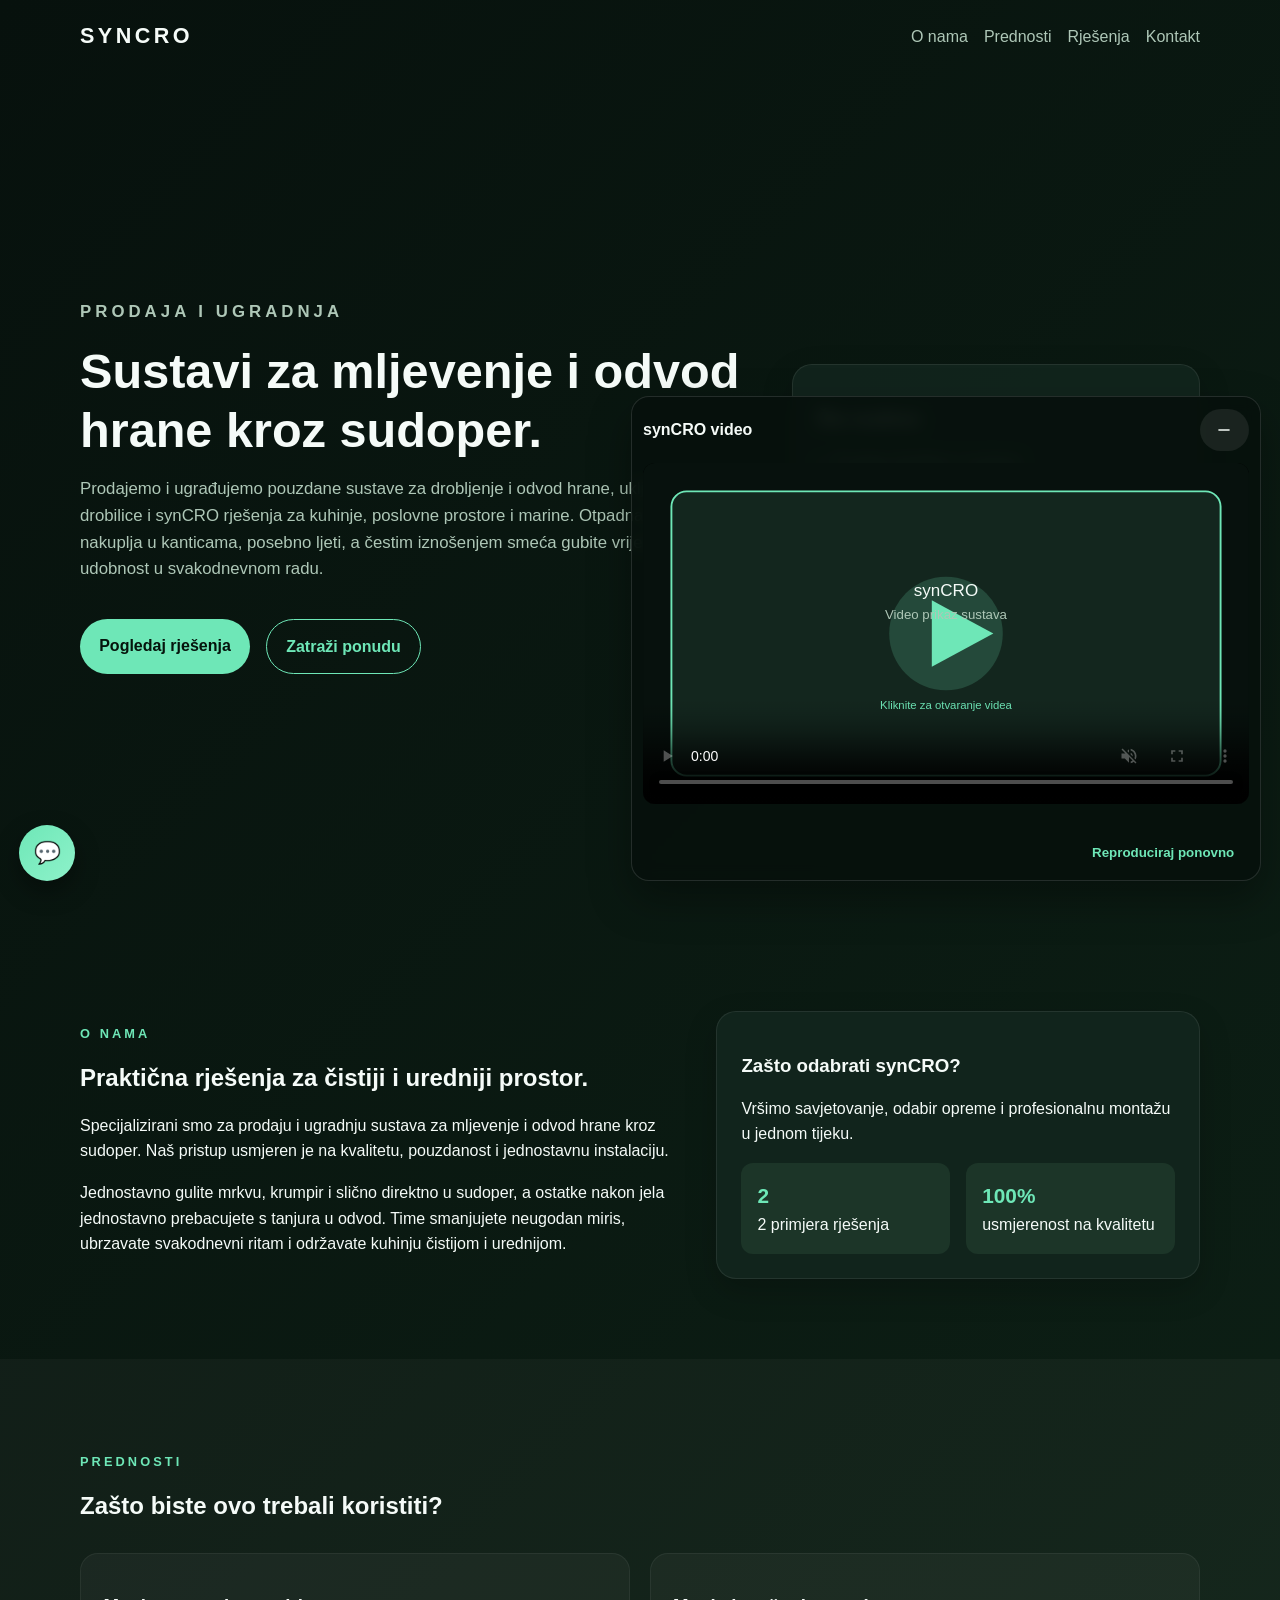
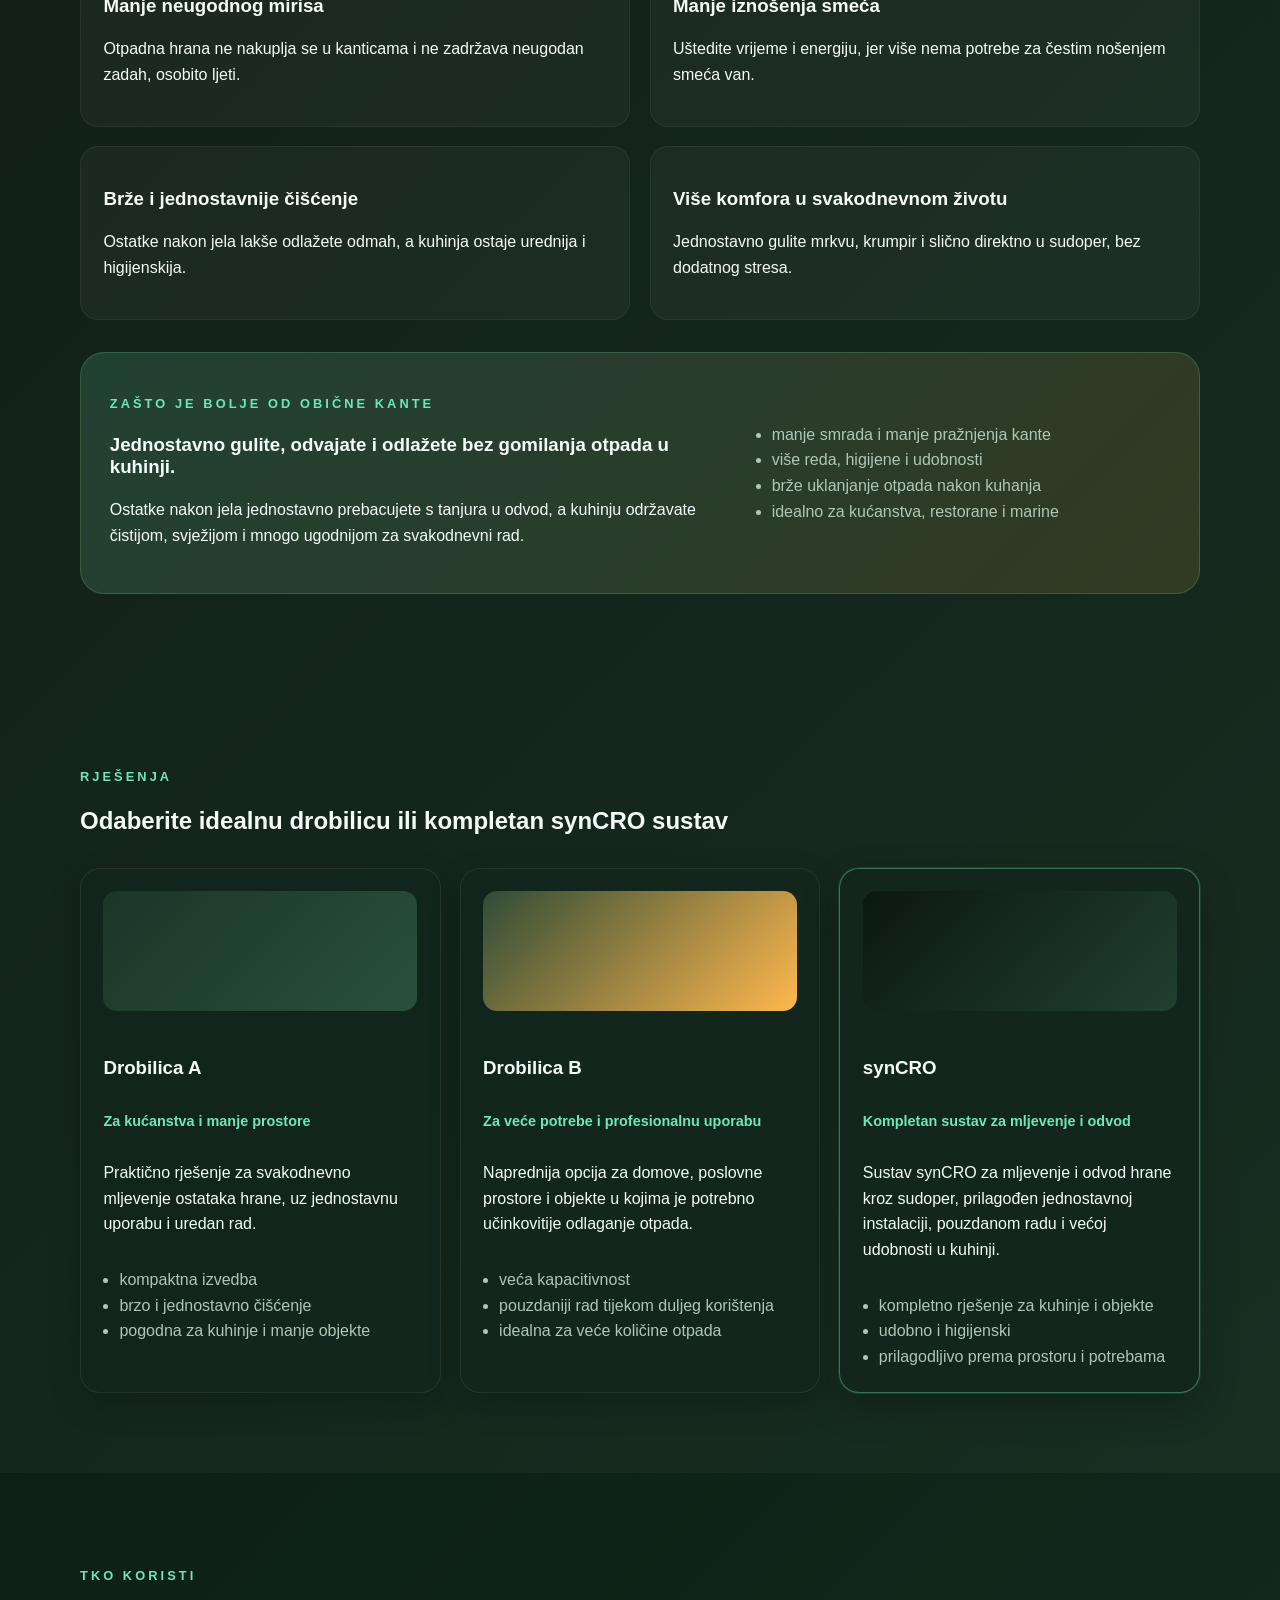
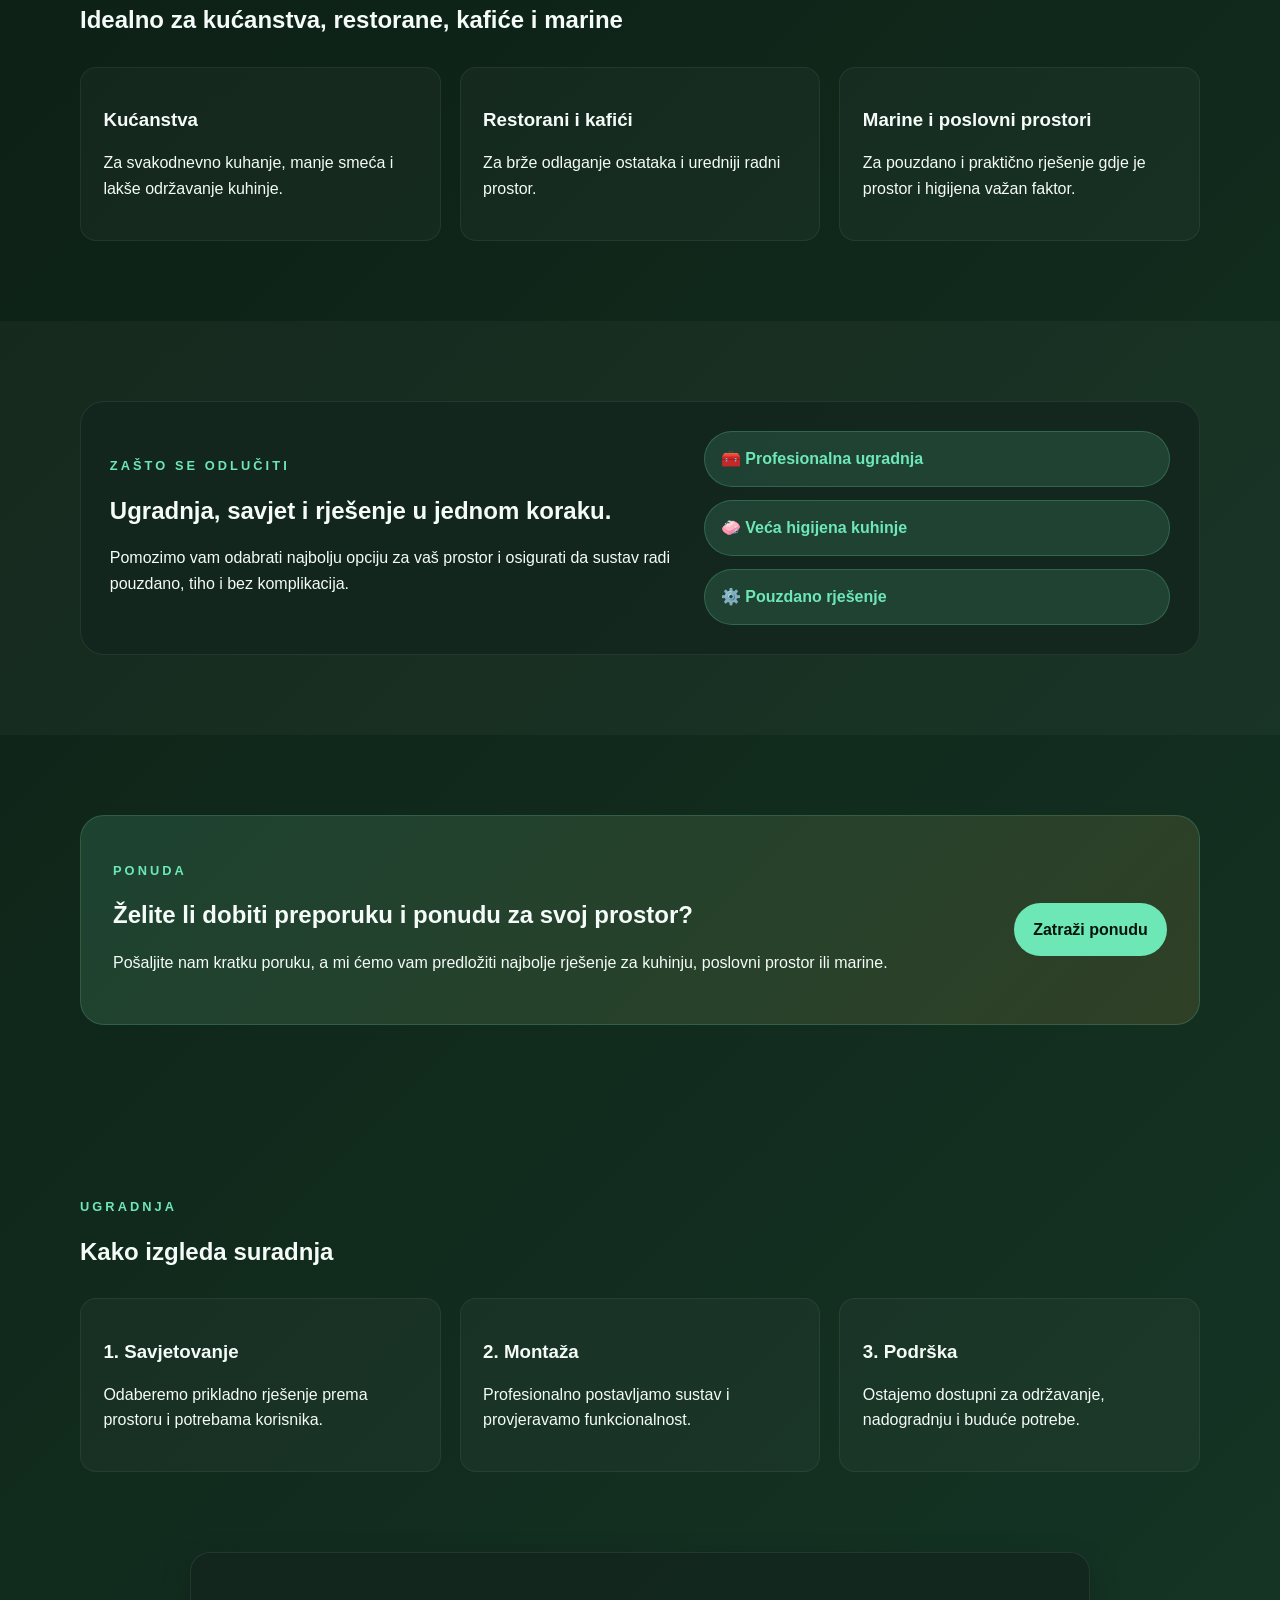
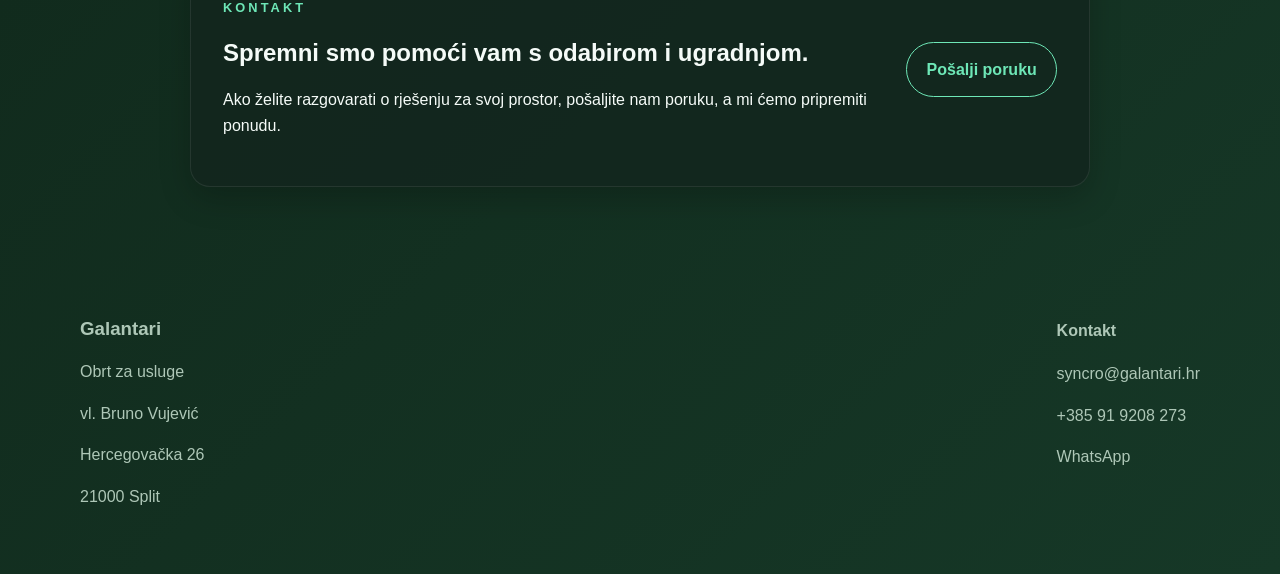
==== syncro/index.html @ 3fbb3238 "Redesign floating chat widget as expandable support panel and sync video widget" ====
<!DOCTYPE html>
<html lang="hr">
  <head>
    <meta charset="UTF-8" />
    <meta name="viewport" content="width=device-width, initial-scale=1.0" />
    <meta
      name="description"
      content="synCRO — prodaja i ugradnja sistema za mljevenje i odvod hrane kroz sudoper."
    />
    <meta http-equiv="Cache-Control" content="no-cache, no-store, must-revalidate" />
    <meta http-equiv="Pragma" content="no-cache" />
    <meta http-equiv="Expires" content="0" />
    <title>synCRO | Sistemi za mljevenje i odvod hrane</title>
    <link rel="icon" type="image/svg+xml" href="../favicon.svg" />
    <link rel="stylesheet" href="../styles.css?v=20260803" />
    <script src="../script.js?v=20260803" defer></script>
  </head>
  <body>
    <header class="hero">
      <nav class="nav container">
        <a href="#top" class="brand">synCRO</a>
        <div class="nav-links">
          <a href="#o-nama">O nama</a>
          <a href="#prednosti">Prednosti</a>
          <a href="#rjesenja">Rješenja</a>
          <a href="#kontakt">Kontakt</a>
        </div>
      </nav>

      <div class="container hero-content" id="top">
        <div class="hero-copy">
          <p class="eyebrow">Prodaja i ugradnja</p>
          <h1>Sustavi za mljevenje i odvod hrane kroz sudoper.</h1>
          <p>
            Prodajemo i ugrađujemo pouzdane sustave za drobljenje i odvod hrane,
            uključujući drobilice i synCRO rješenja za kuhinje, poslovne prostore i marine.
            Otpadna hrana brzo se nakuplja u kanticama, posebno ljeti, a čestim iznošenjem smeća
            gubite vrijeme, red i udobnost u svakodnevnom radu.
          </p>
          <div class="hero-actions">
            <a href="#rjesenja" class="btn btn-primary">Pogledaj rješenja</a>
            <a href="#kontakt" class="btn btn-secondary">Zatraži ponudu</a>
          </div>
        </div>

        <div class="hero-card">
          <h3>Što nudimo</h3>
          <ul>
            <li>Prodaja drobilica i sustava</li>
            <li>Profesionalna ugradnja</li>
            <li>Prilagođena rješenja za sudoper</li>
            <li>Podrška i održavanje</li>
          </ul>
        </div>
      </div>
    </header>

    <main>
      <div class="floating-video-card" aria-label="Video prikaz synCRO sustava">
        <div class="floating-video-header">
          <span>synCRO video</span>
          <button class="video-toggle-btn" type="button" aria-label="Minimiziraj video">
            <svg viewBox="0 0 24 24" width="20" height="20" aria-hidden="true">
              <path d="M6 12h12" stroke="currentColor" stroke-width="2" stroke-linecap="round"/>
            </svg>
          </button>
        </div>
        <div class="floating-video-body">
          <video controls playsinline preload="auto" autoplay muted poster="../media/syncro-poster.svg">
            <source src="../media/syncro.mp4" type="video/mp4" />
            Vaš preglednik ne podržava prikaz videa.
          </video>
          <div class="video-actions">
            <button class="video-replay-btn btn btn-secondary" type="button">Reproduciraj ponovno</button>
          </div>
        </div>
      </div>

      <section class="section" id="o-nama">
        <div class="container section-grid">
          <div>
            <p class="eyebrow">O nama</p>
            <h2>Praktična rješenja za čistiji i uredniji prostor.</h2>
            <p>
              Specijalizirani smo za prodaju i ugradnju sustava za mljevenje i odvod hrane kroz sudoper.
              Naš pristup usmjeren je na kvalitetu, pouzdanost i jednostavnu instalaciju.
            </p>
            <p>
              Jednostavno gulite mrkvu, krumpir i slično direktno u sudoper, a ostatke nakon jela jednostavno prebacujete s tanjura u odvod.
              Time smanjujete neugodan miris, ubrzavate svakodnevni ritam i održavate kuhinju čistijom i urednijom.
            </p>
          </div>

          <div class="info-box">
            <h3>Zašto odabrati synCRO?</h3>
            <p>Vršimo savjetovanje, odabir opreme i profesionalnu montažu u jednom tijeku.</p>
            <div class="stats">
              <div>
                <strong>2</strong>
                <span>2 primjera rješenja</span>
              </div>
              <div>
                <strong>100%</strong>
                <span>usmjerenost na kvalitetu</span>
              </div>
            </div>
          </div>
        </div>
      </section>

      <section class="section alt" id="prednosti">
        <div class="container">
          <p class="eyebrow">Prednosti</p>
          <h2>Zašto biste ovo trebali koristiti?</h2>
          <div class="benefit-grid">
            <article class="benefit-card">
              <h3>Manje neugodnog mirisa</h3>
              <p>Otpadna hrana ne nakuplja se u kanticama i ne zadržava neugodan zadah, osobito ljeti.</p>
            </article>
            <article class="benefit-card">
              <h3>Manje iznošenja smeća</h3>
              <p>Uštedite vrijeme i energiju, jer više nema potrebe za čestim nošenjem smeća van.</p>
            </article>
            <article class="benefit-card">
              <h3>Brže i jednostavnije čišćenje</h3>
              <p>Ostatke nakon jela lakše odlažete odmah, a kuhinja ostaje urednija i higijenskija.</p>
            </article>
            <article class="benefit-card">
              <h3>Više komfora u svakodnevnom životu</h3>
              <p>Jednostavno gulite mrkvu, krumpir i slično direktno u sudoper, bez dodatnog stresa.</p>
            </article>
          </div>

          <div class="highlight-box">
            <div>
              <p class="eyebrow">Zašto je bolje od obične kante</p>
              <h3>Jednostavno gulite, odvajate i odlažete bez gomilanja otpada u kuhinji.</h3>
              <p>Ostatke nakon jela jednostavno prebacujete s tanjura u odvod, a kuhinju održavate čistijom, svježijom i mnogo ugodnijom za svakodnevni rad.</p>
            </div>
            <ul>
              <li>manje smrada i manje pražnjenja kante</li>
              <li>više reda, higijene i udobnosti</li>
              <li>brže uklanjanje otpada nakon kuhanja</li>
              <li>idealno za kućanstva, restorane i marine</li>
            </ul>
          </div>
        </div>
      </section>

      <section class="section alt" id="rjesenja">
        <div class="container">
          <p class="eyebrow">Rješenja</p>
          <h2>Odaberite idealnu drobilicu ili kompletan synCRO sustav</h2>
          <div class="cards">
            <article class="card product-card">
              <div class="card-visual"></div>
              <h3>Drobilica A</h3>
              <p class="product-tag">Za kućanstva i manje prostore</p>
              <p>Praktično rješenje za svakodnevno mljevenje ostataka hrane, uz jednostavnu uporabu i uredan rad.</p>
              <ul>
                <li>kompaktna izvedba</li>
                <li>brzo i jednostavno čišćenje</li>
                <li>pogodna za kuhinje i manje objekte</li>
              </ul>
            </article>

            <article class="card product-card">
              <div class="card-visual accent"></div>
              <h3>Drobilica B</h3>
              <p class="product-tag">Za veće potrebe i profesionalnu uporabu</p>
              <p>Naprednija opcija za domove, poslovne prostore i objekte u kojima je potrebno učinkovitije odlaganje otpada.</p>
              <ul>
                <li>veća kapacitivnost</li>
                <li>pouzdaniji rad tijekom duljeg korištenja</li>
                <li>idealna za veće količine otpada</li>
              </ul>
            </article>

            <article class="card product-card featured">
              <div class="card-visual dark"></div>
              <h3>synCRO</h3>
              <p class="product-tag">Kompletan sustav za mljevenje i odvod</p>
              <p>Sustav synCRO za mljevenje i odvod hrane kroz sudoper, prilagođen jednostavnoj instalaciji, pouzdanom radu i većoj udobnosti u kuhinji.</p>
              <ul>
                <li>kompletno rješenje za kuhinje i objekte</li>
                <li>udobno i higijenski</li>
                <li>prilagodljivo prema prostoru i potrebama</li>
              </ul>
            </article>
          </div>
        </div>
      </section>

      <section class="section">
        <div class="container">
          <p class="eyebrow">Tko koristi</p>
          <h2>Idealno za kućanstva, restorane, kafiće i marine</h2>
          <div class="steps">
            <div class="step">
              <h3>Kućanstva</h3>
              <p>Za svakodnevno kuhanje, manje smeća i lakše održavanje kuhinje.</p>
            </div>
            <div class="step">
              <h3>Restorani i kafići</h3>
              <p>Za brže odlaganje ostataka i uredniji radni prostor.</p>
            </div>
            <div class="step">
              <h3>Marine i poslovni prostori</h3>
              <p>Za pouzdano i praktično rješenje gdje je prostor i higijena važan faktor.</p>
            </div>
          </div>
        </div>
      </section>

      <section class="section alt">
        <div class="container quote-strip">
          <div class="quote-copy">
            <p class="eyebrow">Zašto se odlučiti</p>
            <h2>Ugradnja, savjet i rješenje u jednom koraku.</h2>
            <p>Pomozimo vam odabrati najbolju opciju za vaš prostor i osigurati da sustav radi pouzdano, tiho i bez komplikacija.</p>
          </div>
          <div class="quote-badges">
            <div class="badge">🧰 Profesionalna ugradnja</div>
            <div class="badge">🧼 Veća higijena kuhinje</div>
            <div class="badge">⚙️ Pouzdano rješenje</div>
          </div>
        </div>
      </section>

      <section class="section">
        <div class="container offer-box">
          <div>
            <p class="eyebrow">Ponuda</p>
            <h2>Želite li dobiti preporuku i ponudu za svoj prostor?</h2>
            <p>Pošaljite nam kratku poruku, a mi ćemo vam predložiti najbolje rješenje za kuhinju, poslovni prostor ili marine.</p>
          </div>
          <a href="mailto:kontakt@syncro.hr" class="btn btn-primary">Zatraži ponudu</a>
        </div>
      </section>

      <section class="section">
        <div class="container">
          <p class="eyebrow">Ugradnja</p>
          <h2>Kako izgleda suradnja</h2>
          <div class="steps">
            <div class="step">
              <h3>1. Savjetovanje</h3>
              <p>Odaberemo prikladno rješenje prema prostoru i potrebama korisnika.</p>
            </div>
            <div class="step">
              <h3>2. Montaža</h3>
              <p>Profesionalno postavljamo sustav i provjeravamo funkcionalnost.</p>
            </div>
            <div class="step">
              <h3>3. Podrška</h3>
              <p>Ostajemo dostupni za održavanje, nadogradnju i buduće potrebe.</p>
            </div>
          </div>
        </div>
      </section>

      <section class="section cta-section">
        <div class="container cta-box">
          <div>
            <p class="eyebrow">Kontakt</p>
            <h2>Spremni smo pomoći vam s odabirom i ugradnjom.</h2>
            <p>
              Ako želite razgovarati o rješenju za svoj prostor, pošaljite nam poruku, a mi ćemo pripremiti ponudu.
            </p>
          </div>
          <a href="mailto:kontakt@syncro.hr" class="btn btn-secondary">Pošalji poruku</a>
        </div>
      </section>
    </main>

    <footer class="footer" id="kontakt">
      <div class="container footer-content">
        <div>
          <h3>Galantari</h3>
          <p>Obrt za usluge</p>
          <p>vl. Bruno Vujević</p>
          <p>Hercegovačka 26</p>
          <p>21000 Split</p>
        </div>
        <div>
          <h4>Kontakt</h4>
          <p><a href="mailto:syncro@galantari.hr">syncro@galantari.hr</a></p>
          <p><a href="tel:+385919208273">+385 91 9208 273</a></p>
          <p><a href="https://wa.me/385919208273" target="_blank" rel="noopener">WhatsApp</a></p>
        </div>
      </div>
    </footer>
<!-- PLUTAJUĆI CHAT WIDGET (LIJEVO) -->
    <div id="chat-widget">
      <div id="chat-panel" aria-hidden="true">
        <div id="chat-header">
          <span>Galantari pomoćnik</span>
          <button id="chat-close" type="button" aria-label="Zatvori chat">✕</button>
        </div>
        <div id="chat-body">
          <p>Pozdrav! Kako vam mogu pomoći?</p>
        </div>
        <div id="chat-input-row">
          <input id="chat-input" type="text" placeholder="Napiši poruku..." />
          <button id="chat-send" type="button">➤</button>
        </div>
      </div>
      <button id="chat-toggle" type="button" aria-label="Otvori chat">💬</button>
    </div>
  </body>
</html>
---- styles.css ----
:root {
  --bg: #07110d;
  --surface: #13261e;
  --surface-2: #1c3528;
  --text: #f5fbf8;
  --muted: #aec7b7;
  --accent: #6ee7b7;
  --accent-2: #ffb84d;
}

* {
  box-sizing: border-box;
}

html {
  scroll-behavior: smooth;
}

body {
  margin: 0;
  font-family: Arial, Helvetica, sans-serif;
  color: var(--text);
  line-height: 1.6;
  background: linear-gradient(135deg, var(--bg), #0e2317 55%, #163827);
}

a {
  color: inherit;
  text-decoration: none;
}

.container {
  width: min(1120px, calc(100% - 2rem));
  margin: 0 auto;
}

.hero {
  min-height: 100vh;
  padding-bottom: 3rem;
}

.nav {
  display: flex;
  justify-content: space-between;
  align-items: center;
  padding: 1.2rem 0;
}

.brand {
  font-size: 1.35rem;
  font-weight: 700;
  letter-spacing: 0.16em;
  text-transform: uppercase;
}

.nav-links {
  display: flex;
  gap: 1rem;
  align-items: center;
  flex-wrap: wrap;
  color: var(--muted);
}

.nav-links a:hover,
.footer a:hover {
  color: var(--accent);
}

.hero-content {
  display: grid;
  grid-template-columns: 1.25fr 0.75fr;
  gap: 2rem;
  align-items: center;
  min-height: calc(100vh - 90px);
}

.eyebrow {
  text-transform: uppercase;
  letter-spacing: 0.24em;
  font-size: 0.8rem;
  color: var(--accent);
  font-weight: 700;
}

h1,
h2,
h3,
h4 {
  line-height: 1.2;
}

h1 {
  font-size: clamp(2.1rem, 3.8vw, 3.6rem);
  margin: 0.4rem 0 1rem;
}

.hero-copy p {
  color: var(--muted);
  font-size: 1.05rem;
  max-width: 680px;
}

.hero-actions {
  display: flex;
  gap: 1rem;
  flex-wrap: wrap;
}

.btn {
  display: inline-block;
  margin-top: 1.2rem;
  padding: 0.85rem 1.2rem;
  border-radius: 999px;
  font-weight: 700;
  transition: transform 0.2s ease, background 0.2s ease;
}

.btn:hover {
  transform: translateY(-2px);
}

.btn-primary {
  background: var(--accent);
  color: #05140c;
}

.btn-secondary {
  background: transparent;
  border: 1px solid var(--accent);
  color: var(--accent);
}

.hero-card,
.info-box,
.card,
.cta-box {
  background: rgba(19, 38, 30, 0.88);
  border: 1px solid rgba(255, 255, 255, 0.08);
  box-shadow: 0 12px 32px rgba(0, 0, 0, 0.2);
  border-radius: 20px;
}

.hero-card {
  padding: 1.5rem;
}

.hero-card ul {
  padding-left: 1rem;
  color: var(--muted);
}

.section {
  padding: 5rem 0;
}

.alt {
  background: rgba(255, 255, 255, 0.03);
}

.section-grid {
  display: grid;
  grid-template-columns: 1fr 0.8fr;
  gap: 2rem;
}

.info-box {
  padding: 1.5rem;
}

.stats {
  display: grid;
  grid-template-columns: repeat(2, 1fr);
  gap: 1rem;
  margin-top: 1rem;
}

.stats div {
  padding: 1rem;
  border-radius: 12px;
  background: var(--surface-2);
}

.stats strong {
  display: block;
  font-size: 1.3rem;
  color: var(--accent);
}

.cards {
  display: grid;
  grid-template-columns: repeat(3, 1fr);
  gap: 1.2rem;
  margin-top: 2rem;
}

.benefit-grid {
  display: grid;
  grid-template-columns: repeat(2, 1fr);
  gap: 1.2rem;
  margin-top: 2rem;
}

.benefit-card {
  padding: 1.4rem;
  background: rgba(255, 255, 255, 0.04);
  border: 1px solid rgba(255, 255, 255, 0.06);
  border-radius: 18px;
}

.highlight-box {
  margin-top: 2rem;
  padding: 1.8rem;
  border-radius: 24px;
  background: linear-gradient(135deg, rgba(110, 231, 183, 0.16), rgba(255, 184, 77, 0.12));
  border: 1px solid rgba(110, 231, 183, 0.2);
  display: grid;
  grid-template-columns: 1.2fr 0.8fr;
  gap: 1.5rem;
  align-items: center;
}

.highlight-box ul {
  margin: 0;
  padding-left: 1rem;
  color: var(--muted);
}

.card {
  padding: 1.4rem;
}

.product-card {
  display: flex;
  flex-direction: column;
  gap: 0.7rem;
}

.product-card ul {
  margin: 0.2rem 0 0;
  padding-left: 1rem;
  color: var(--muted);
}

.product-tag {
  font-size: 0.9rem;
  color: var(--accent);
  font-weight: 700;
  margin: 0;
}

.featured {
  border-color: rgba(110, 231, 183, 0.4);
  box-shadow: 0 0 0 1px rgba(110, 231, 183, 0.12), 0 14px 38px rgba(0, 0, 0, 0.24);
}

.card-visual {
  height: 120px;
  border-radius: 14px;
  margin-bottom: 1rem;
  background: linear-gradient(135deg, var(--surface-2), #29513a);
}

.card-visual.accent {
  background: linear-gradient(135deg, #2f4b37, var(--accent-2));
}

.card-visual.dark {
  background: linear-gradient(135deg, #0d1712, #204030);
}

.steps {
  display: grid;
  grid-template-columns: repeat(3, 1fr);
  gap: 1.2rem;
  margin-top: 2rem;
}

.step {
  padding: 1.4rem;
  background: rgba(255, 255, 255, 0.03);
  border: 1px solid rgba(255, 255, 255, 0.06);
  border-radius: 16px;
}

.quote-strip {
  display: grid;
  grid-template-columns: 1.1fr 0.9fr;
  gap: 1.5rem;
  align-items: center;
  padding: 1.8rem;
  border-radius: 24px;
  background: rgba(19, 38, 30, 0.88);
  border: 1px solid rgba(255, 255, 255, 0.08);
}

.floating-video-card {
  position: fixed !important;
  right: 1.2rem !important;
  bottom: 1.2rem !important;
  width: min(630px, calc(100% - 2rem));
  max-width: 630px;
  z-index: 9999 !important;
  padding: 0.7rem;
  background: rgba(7, 17, 13, 0.92);
  border: 1px solid rgba(255, 255, 255, 0.12);
  border-radius: 18px;
  box-shadow: 0 18px 42px rgba(0, 0, 0, 0.34);
  backdrop-filter: blur(8px);
  overflow: hidden;
}

.floating-video-header {
  display: flex;
  justify-content: space-between;
  align-items: center;
  gap: 1rem;
  margin-bottom: 0.8rem;
  color: var(--text);
  font-weight: 700;
}

.video-toggle-btn,
.video-replay-btn {
  border: none;
  cursor: pointer;
  border-radius: 999px;
  padding: 0.55rem 0.9rem;
  font-weight: 700;
}

.video-toggle-btn {
  background: rgba(255, 255, 255, 0.08);
  color: var(--text);
  min-width: 42px;
  min-height: 42px;
  display: inline-flex;
  align-items: center;
  justify-content: center;
  touch-action: manipulation;
  -webkit-tap-highlight-color: transparent;
}

.video-toggle-btn svg {
  display: block;
}

.video-toggle-btn:hover,
.video-replay-btn:hover {
  background: rgba(110, 231, 183, 0.16);
}

.floating-video-card.collapsed .video-toggle-btn {
  visibility: visible;
  opacity: 1;
}

.floating-video-card.collapsed .floating-video-header {
  justify-content: center;
}

.floating-video-body {
  display: grid;
  gap: 0.8rem;
}

.floating-video-card video {
  display: block;
  width: 100%;
  border-radius: 12px;
  background: #000;
}

.video-actions {
  display: flex;
  justify-content: flex-end;
}

.floating-video-card.collapsed {
  width: 72px;
  min-height: 72px;
  max-width: 72px;
  padding: 0.5rem;
  cursor: pointer;
}

.floating-video-card.collapsed .floating-video-header {
  justify-content: center;
}

.floating-video-card.collapsed .floating-video-body {
  display: none;
}

.floating-video-card.collapsed .video-toggle-btn {
  transform: rotate(0deg);
}

.quote-badges {
  display: grid;
  gap: 0.8rem;
}

.badge {
  padding: 0.9rem 1rem;
  border-radius: 999px;
  background: rgba(110, 231, 183, 0.14);
  border: 1px solid rgba(110, 231, 183, 0.22);
  font-weight: 700;
  color: var(--accent);
}

.offer-box {
  padding: 2rem;
  border-radius: 24px;
  background: linear-gradient(135deg, rgba(110, 231, 183, 0.15), rgba(255, 184, 77, 0.12));
  border: 1px solid rgba(110, 231, 183, 0.18);
  display: flex;
  justify-content: space-between;
  align-items: center;
  gap: 1.5rem;
  flex-wrap: wrap;
}

.cta-section {
  padding-top: 0;
}

.cta-box {
  padding: 2rem;
  display: flex;
  justify-content: center;
  align-items: center;
  gap: 1.5rem;
  flex-wrap: wrap;
  text-align: left;
  max-width: 900px;
  margin: 0 auto;
}

.cta-box > div {
  flex: 1 1 420px;
  max-width: 660px;
}

.cta-box .btn-secondary {
  margin-top: 0;
  align-self: center;
  white-space: nowrap;
}

.footer {
  padding: 2rem 0 3rem;
  color: var(--muted);
}

.footer-content {
  display: flex;
  justify-content: space-between;
  gap: 2rem;
}

@media (max-width: 860px) {
  .hero-content,
  .section-grid,
.cards,
  .benefit-grid,
  .steps,
  .highlight-box,
  .quote-strip {
    grid-template-columns: 1fr;
    display: grid;
  }

  .cta-box {
    justify-content: center;
  }
}

/* --- PLUTAJUĆI CHAT WIDGET (LIJEVO) --- */
#chat-widget {
  position: fixed !important;
  left: 1.2rem !important;
  bottom: 1.2rem !important;
  z-index: 10000 !important;
  display: flex;
  flex-direction: column;
  align-items: flex-start;
  gap: 0.8rem;
  pointer-events: none; /* Prazan prostor ne blokira klikove na stranici */
}

#chat-toggle {
  pointer-events: auto;
  border: 0;
  border-radius: 999px;
  width: 56px;
  height: 56px;
  font-size: 1.35rem;
  background: linear-gradient(135deg, var(--accent), #8ef2ca);
  color: #05140c;
  box-shadow: 0 10px 24px rgba(0, 0, 0, 0.38);
  cursor: pointer;
  transition: transform 0.2s ease, box-shadow 0.2s ease;
  display: flex;
  align-items: center;
  justify-content: center;
  touch-action: manipulation;
  -webkit-tap-highlight-color: transparent;
}

#chat-toggle:hover {
  transform: translateY(-2px);
  box-shadow: 0 14px 30px rgba(0, 0, 0, 0.45);
}

#chat-panel {
  width: min(350px, calc(100vw - 2.4rem));
  background: rgba(19, 38, 30, 0.95);
  border: 1px solid rgba(255, 255, 255, 0.12);
  border-radius: 18px;
  box-shadow: 0 18px 42px rgba(0, 0, 0, 0.4);
  backdrop-filter: blur(8px);
  overflow: hidden;
  transform-origin: bottom left;
  transform: scale(0.85) translateY(10px);
  opacity: 0;
  pointer-events: none;
  transition: transform 0.25s cubic-bezier(0.16, 1, 0.3, 1), opacity 0.2s ease;
}

#chat-widget.open #chat-panel {
  transform: scale(1) translateY(0);
  opacity: 1;
  pointer-events: auto;
}

#chat-header {
  display: flex;
  justify-content: space-between;
  align-items: center;
  padding: 0.9rem 1rem;
  background: linear-gradient(135deg, var(--surface-2), #29513a);
  font-weight: 700;
  color: var(--text);
}

#chat-close {
  border: 0;
  background: transparent;
  color: var(--text);
  cursor: pointer;
  font-size: 1.1rem;
  opacity: 0.8;
  padding: 0.2rem;
  transition: opacity 0.2s ease;
}

#chat-close:hover {
  opacity: 1;
}

#chat-body {
  padding: 1rem;
  color: var(--muted);
  max-height: 320px;
  overflow-y: auto;
}

#chat-body p {
  margin: 0;
  font-size: 0.95rem;
}

#chat-input-row {
  display: flex;
  align-items: center;
  gap: 0.6rem;
  padding: 0.8rem 1rem 1rem;
  border-top: 1px solid rgba(255, 255, 255, 0.06);
}

#chat-input {
  flex: 1;
  border: 1px solid rgba(255, 255, 255, 0.14);
  border-radius: 999px;
  background: rgba(255, 255, 255, 0.06);
  color: var(--text);
  padding: 0.7rem 0.9rem;
  outline: none;
  font-size: 0.9rem;
}

#chat-input::placeholder {
  color: var(--muted);
}

#chat-send {
  border: 0;
  border-radius: 999px;
  padding: 0.7rem 1rem;
  background: var(--accent);
  color: #05140c;
  cursor: pointer;
  font-weight: 700;
  transition: background 0.2s ease;
}

#chat-send:hover {
  background: #8ef2ca;
}

@media (max-width: 600px) {
  .nav {
    flex-direction: column;
    align-items: flex-start;
    gap: 0.75rem;
  }

  .hero-actions,
  .stats,
  .footer-content {
    grid-template-columns: 1fr;
    display: grid;
  }
}
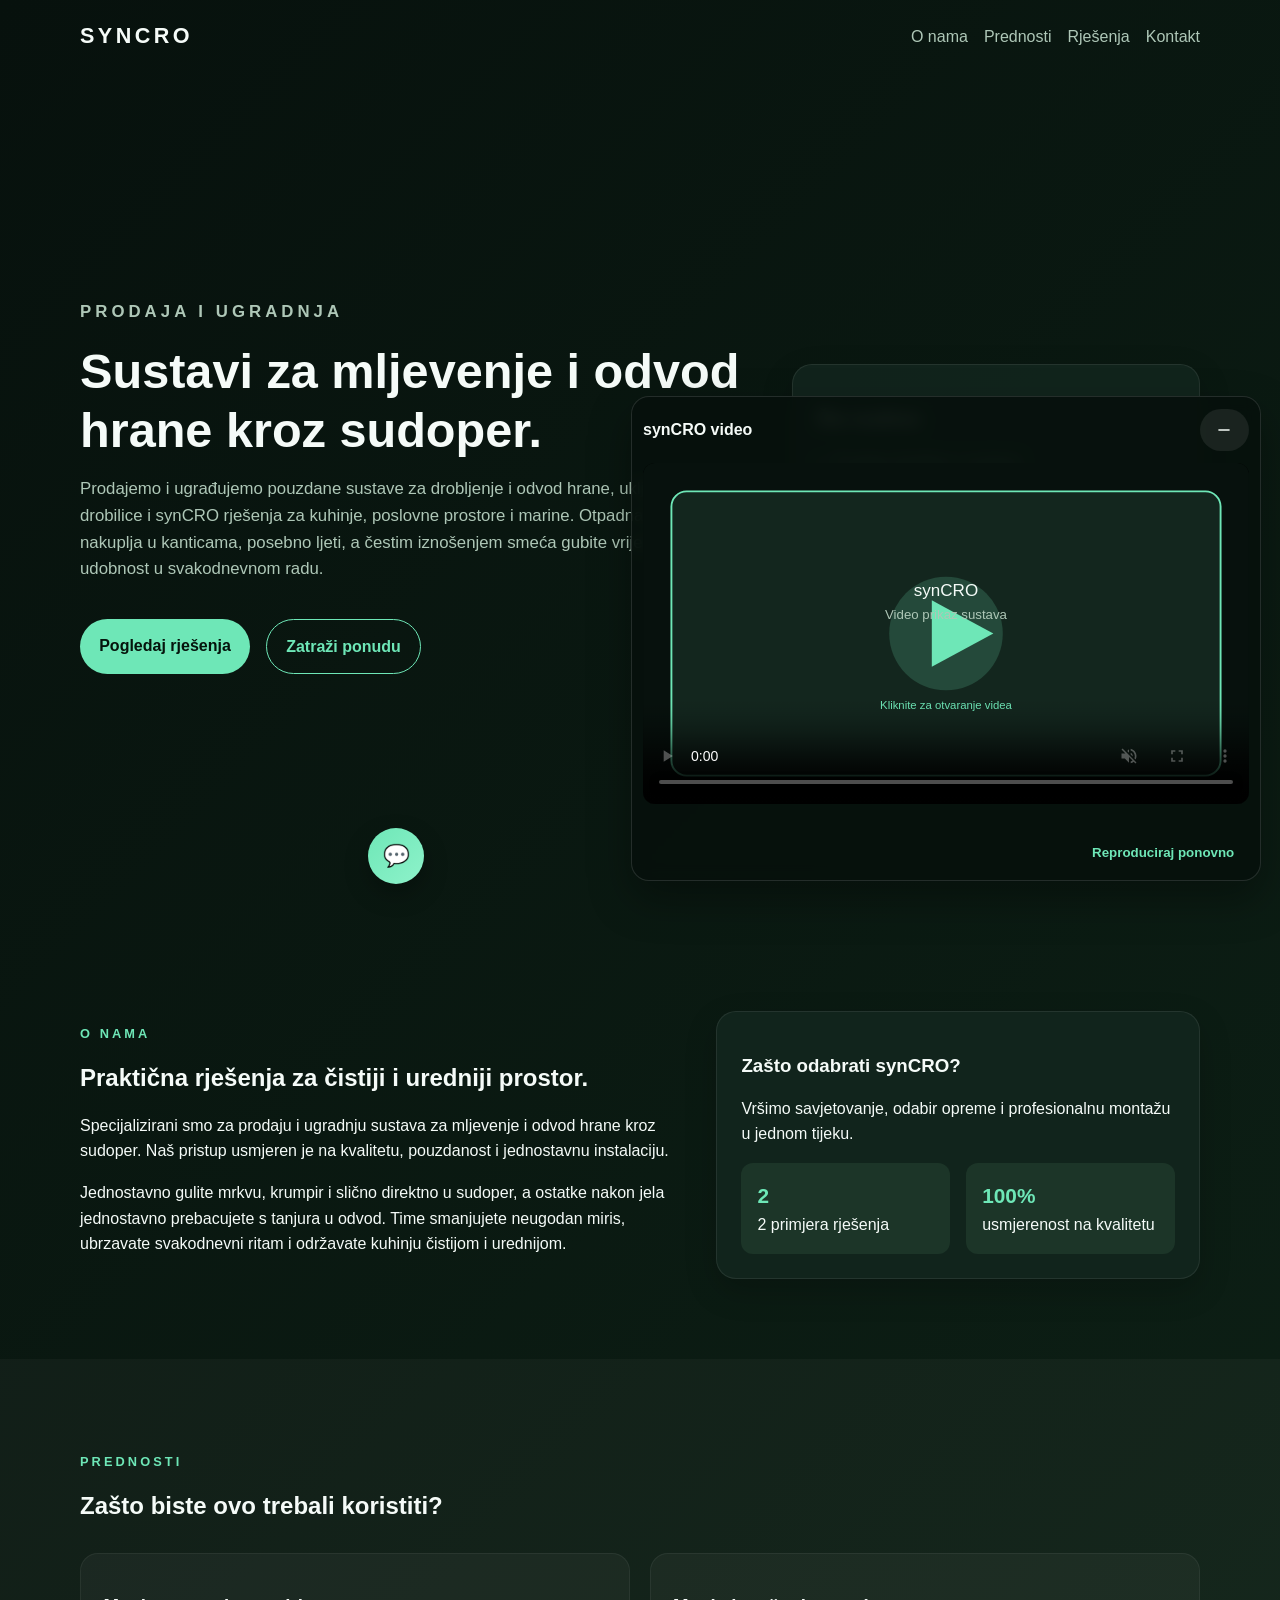
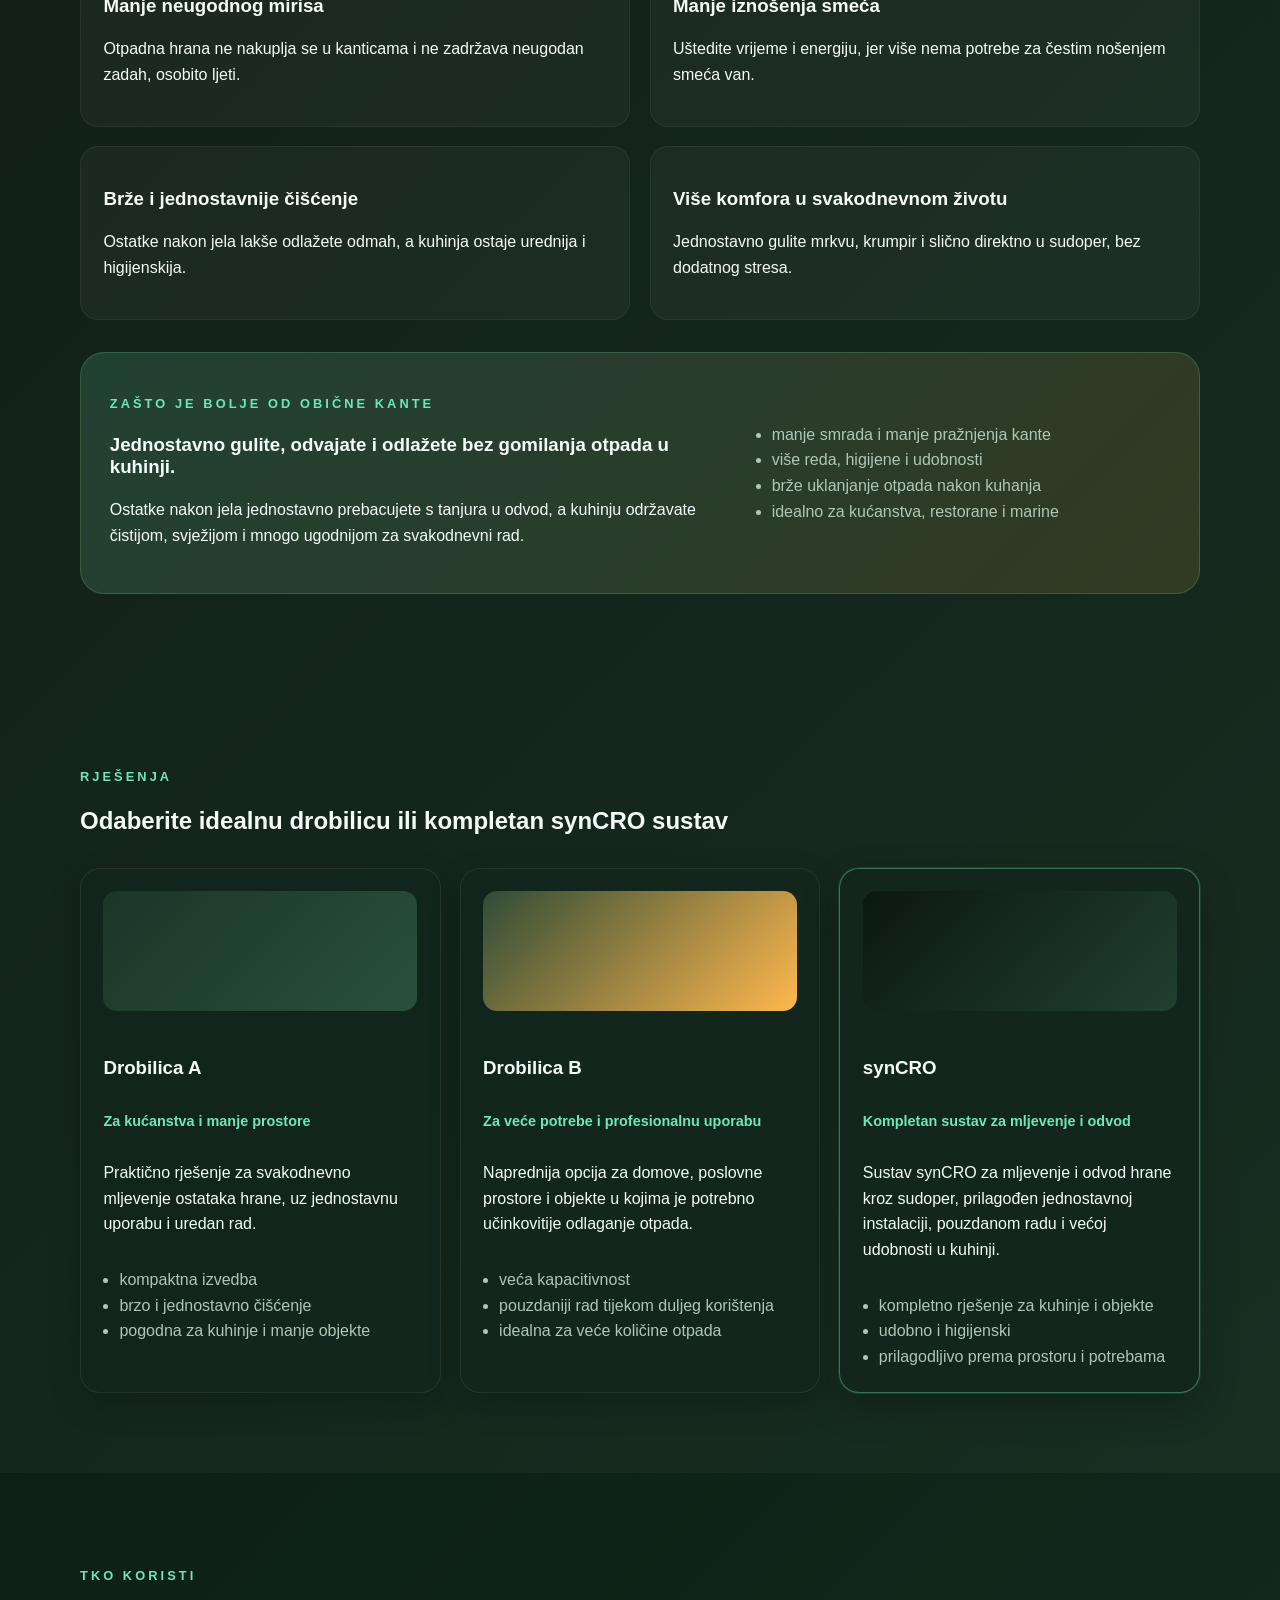
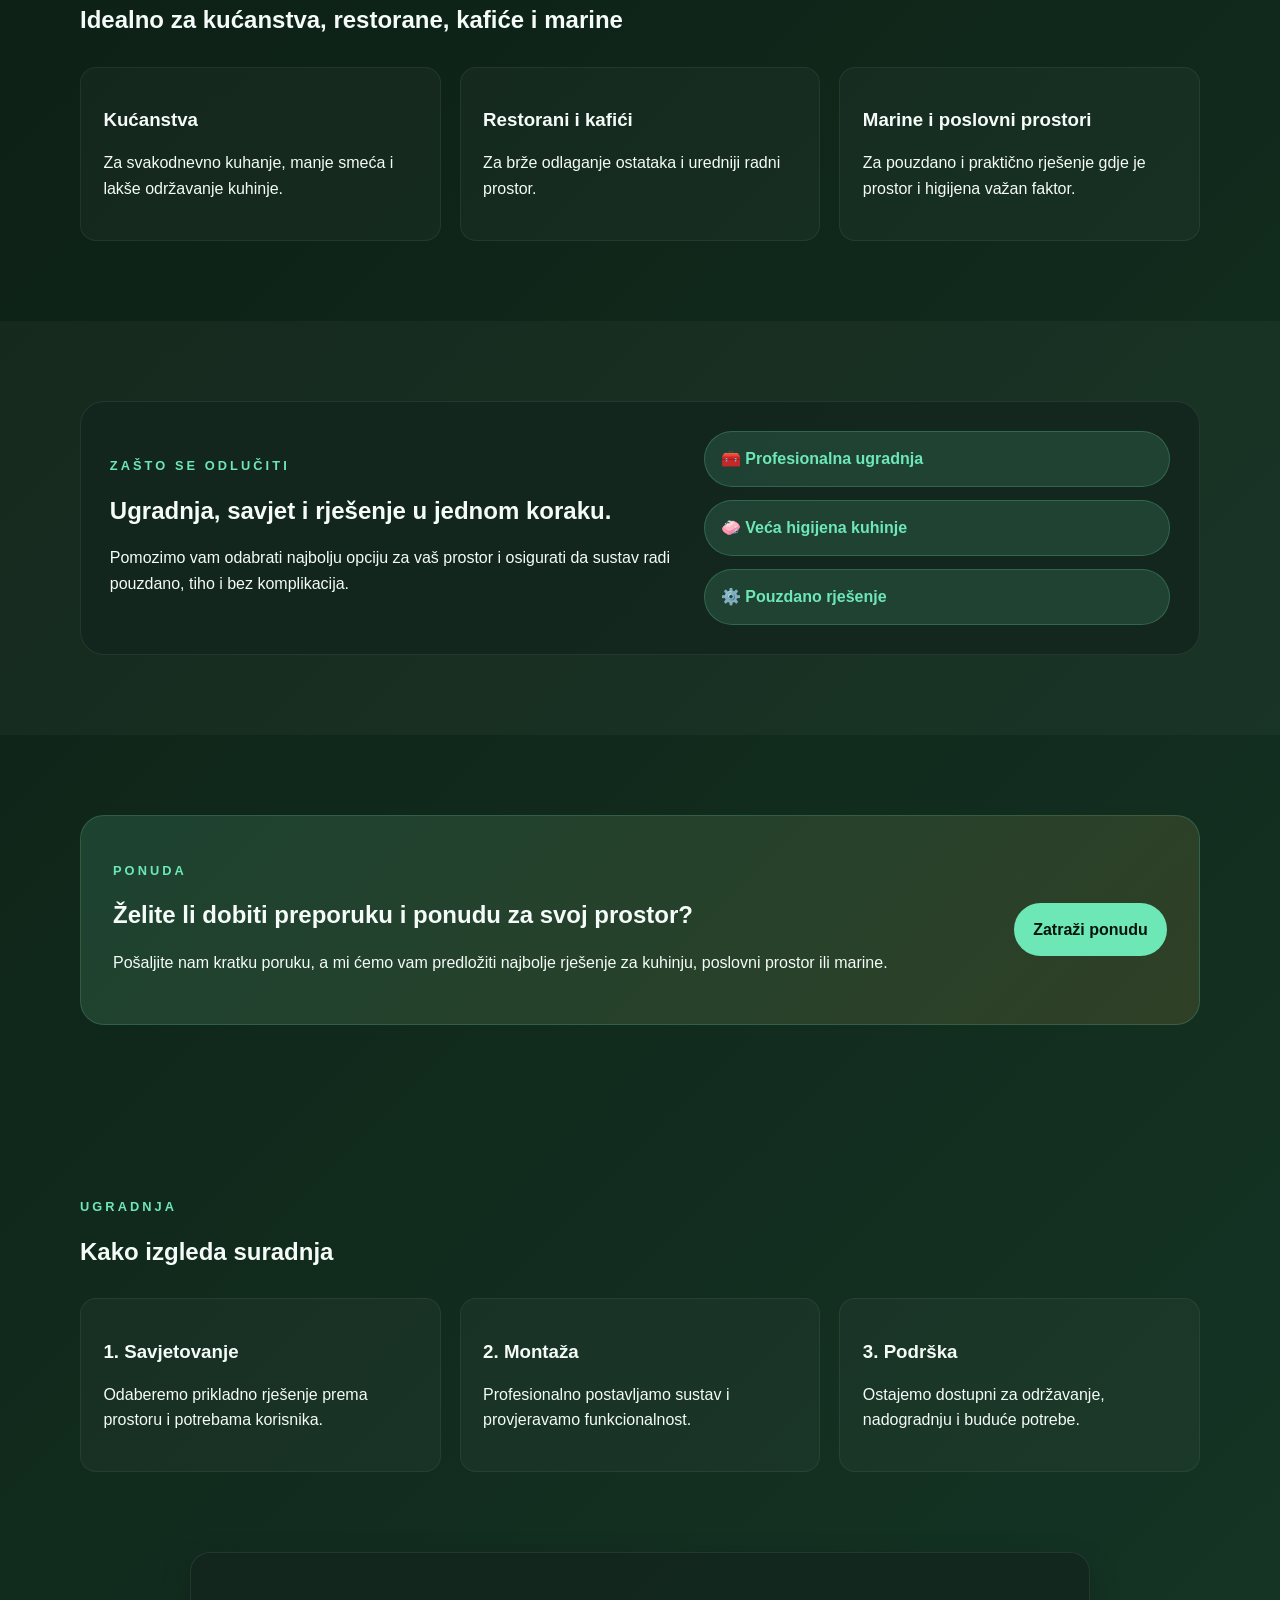
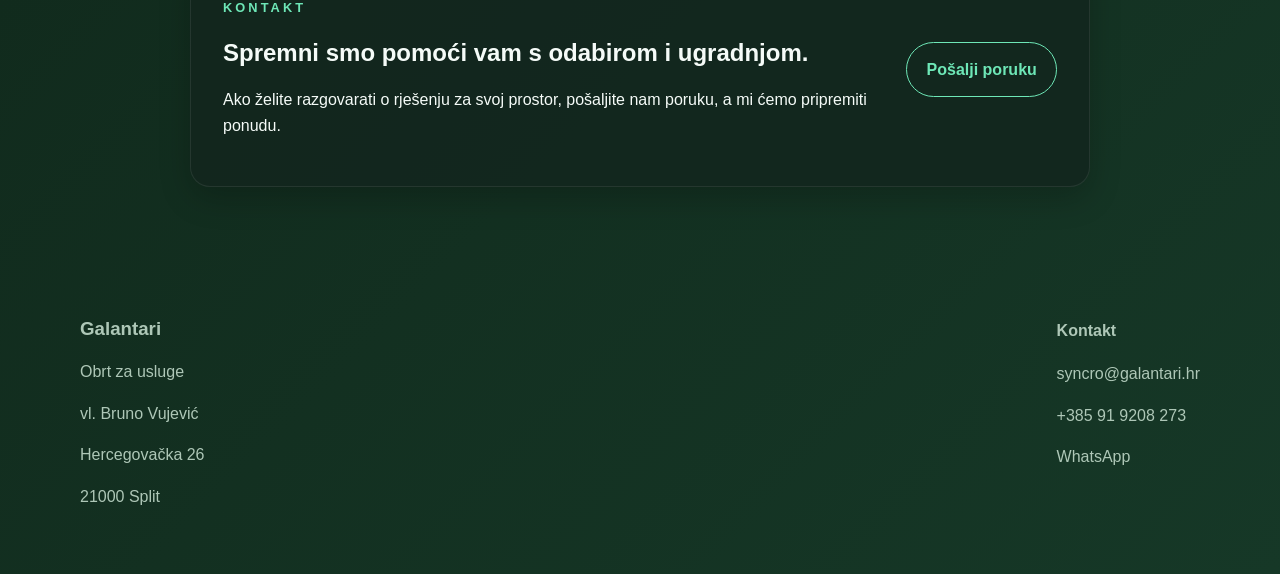
==== commit 353c0fff: "Align chat widget and video widget to parallel floating layout with inline chat script" ====
--- a/syncro/index.html
+++ b/syncro/index.html
@@ -290,15 +290,14 @@
         </div>
       </div>
     </footer>
-<!-- PLUTAJUĆI CHAT WIDGET (LIJEVO) -->
-    <div id="chat-widget">
+<div id="chat-widget">
       <div id="chat-panel" aria-hidden="true">
         <div id="chat-header">
-          <span>Galantari pomoćnik</span>
+          <strong>Galantari pomoćnik</strong>
           <button id="chat-close" type="button" aria-label="Zatvori chat">✕</button>
         </div>
         <div id="chat-body">
-          <p>Pozdrav! Kako vam mogu pomoći?</p>
+          <p>Pozdrav! Kako mogu pomoći?</p>
         </div>
         <div id="chat-input-row">
           <input id="chat-input" type="text" placeholder="Napiši poruku..." />
@@ -307,5 +306,21 @@
       </div>
       <button id="chat-toggle" type="button" aria-label="Otvori chat">💬</button>
     </div>
+    <script>
+      const chatWidget = document.getElementById('chat-widget');
+      const chatToggle = document.getElementById('chat-toggle');
+      const chatPanel = document.getElementById('chat-panel');
+      const chatClose = document.getElementById('chat-close');
+
+      chatToggle?.addEventListener('click', () => {
+        const isOpen = chatWidget.classList.toggle('open');
+        chatPanel.setAttribute('aria-hidden', isOpen ? 'false' : 'true');
+      });
+
+      chatClose?.addEventListener('click', () => {
+        chatWidget.classList.remove('open');
+        chatPanel.setAttribute('aria-hidden', 'true');
+      });
+    </script>
   </body>
 </html>
--- a/styles.css
+++ b/styles.css
@@ -294,12 +294,12 @@
 }
 
 .floating-video-card {
-  position: fixed !important;
-  right: 1.2rem !important;
-  bottom: 1.2rem !important;
+  position: fixed;
+  right: 1.2rem;
+  bottom: 1.2rem;
   width: min(630px, calc(100% - 2rem));
   max-width: 630px;
-  z-index: 9999 !important;
+  z-index: 1000;
   padding: 0.7rem;
   background: rgba(7, 17, 13, 0.92);
   border: 1px solid rgba(255, 255, 255, 0.12);
@@ -478,19 +478,16 @@
 
 /* --- PLUTAJUĆI CHAT WIDGET (LIJEVO) --- */
 #chat-widget {
-  position: fixed !important;
-  left: 1.2rem !important;
-  bottom: 1.2rem !important;
-  z-index: 10000 !important;
-  display: flex;
-  flex-direction: column;
-  align-items: flex-start;
-  gap: 0.8rem;
-  pointer-events: none; /* Prazan prostor ne blokira klikove na stranici */
+  position: fixed;
+  left: 1rem;
+  bottom: 1rem;
+  z-index: 1000;
+  display: flex;
+  align-items: flex-end;
+  gap: 0.75rem;
 }
 
 #chat-toggle {
-  pointer-events: auto;
   border: 0;
   border-radius: 999px;
   width: 56px;
@@ -498,38 +495,32 @@
   font-size: 1.35rem;
   background: linear-gradient(135deg, var(--accent), #8ef2ca);
   color: #05140c;
-  box-shadow: 0 10px 24px rgba(0, 0, 0, 0.38);
+  box-shadow: 0 10px 24px rgba(0, 0, 0, 0.28);
   cursor: pointer;
   transition: transform 0.2s ease, box-shadow 0.2s ease;
-  display: flex;
-  align-items: center;
-  justify-content: center;
-  touch-action: manipulation;
-  -webkit-tap-highlight-color: transparent;
 }
 
 #chat-toggle:hover {
   transform: translateY(-2px);
-  box-shadow: 0 14px 30px rgba(0, 0, 0, 0.45);
+  box-shadow: 0 14px 30px rgba(0, 0, 0, 0.34);
 }
 
 #chat-panel {
-  width: min(350px, calc(100vw - 2.4rem));
-  background: rgba(19, 38, 30, 0.95);
+  width: min(340px, calc(100vw - 1.5rem));
+  background: rgba(19, 38, 30, 0.97);
   border: 1px solid rgba(255, 255, 255, 0.12);
   border-radius: 18px;
-  box-shadow: 0 18px 42px rgba(0, 0, 0, 0.4);
-  backdrop-filter: blur(8px);
+  box-shadow: 0 14px 32px rgba(0, 0, 0, 0.3);
   overflow: hidden;
   transform-origin: bottom left;
-  transform: scale(0.85) translateY(10px);
+  transform: scale(0.94);
   opacity: 0;
   pointer-events: none;
-  transition: transform 0.25s cubic-bezier(0.16, 1, 0.3, 1), opacity 0.2s ease;
+  transition: transform 0.2s ease, opacity 0.2s ease;
 }
 
 #chat-widget.open #chat-panel {
-  transform: scale(1) translateY(0);
+  transform: scale(1);
   opacity: 1;
   pointer-events: auto;
 }
@@ -541,7 +532,6 @@
   padding: 0.9rem 1rem;
   background: linear-gradient(135deg, var(--surface-2), #29513a);
   font-weight: 700;
-  color: var(--text);
 }
 
 #chat-close {
@@ -549,21 +539,13 @@
   background: transparent;
   color: var(--text);
   cursor: pointer;
-  font-size: 1.1rem;
-  opacity: 0.8;
-  padding: 0.2rem;
-  transition: opacity 0.2s ease;
-}
-
-#chat-close:hover {
-  opacity: 1;
+  font-size: 1rem;
+  opacity: 0.9;
 }
 
 #chat-body {
   padding: 1rem;
   color: var(--muted);
-  max-height: 320px;
-  overflow-y: auto;
 }
 
 #chat-body p {
@@ -575,8 +557,7 @@
   display: flex;
   align-items: center;
   gap: 0.6rem;
-  padding: 0.8rem 1rem 1rem;
-  border-top: 1px solid rgba(255, 255, 255, 0.06);
+  padding: 0.9rem 1rem 1rem;
 }
 
 #chat-input {
@@ -587,7 +568,6 @@
   color: var(--text);
   padding: 0.7rem 0.9rem;
   outline: none;
-  font-size: 0.9rem;
 }
 
 #chat-input::placeholder {
@@ -597,16 +577,11 @@
 #chat-send {
   border: 0;
   border-radius: 999px;
-  padding: 0.7rem 1rem;
+  padding: 0.7rem 0.8rem;
   background: var(--accent);
   color: #05140c;
   cursor: pointer;
   font-weight: 700;
-  transition: background 0.2s ease;
-}
-
-#chat-send:hover {
-  background: #8ef2ca;
 }
 
 @media (max-width: 600px) {
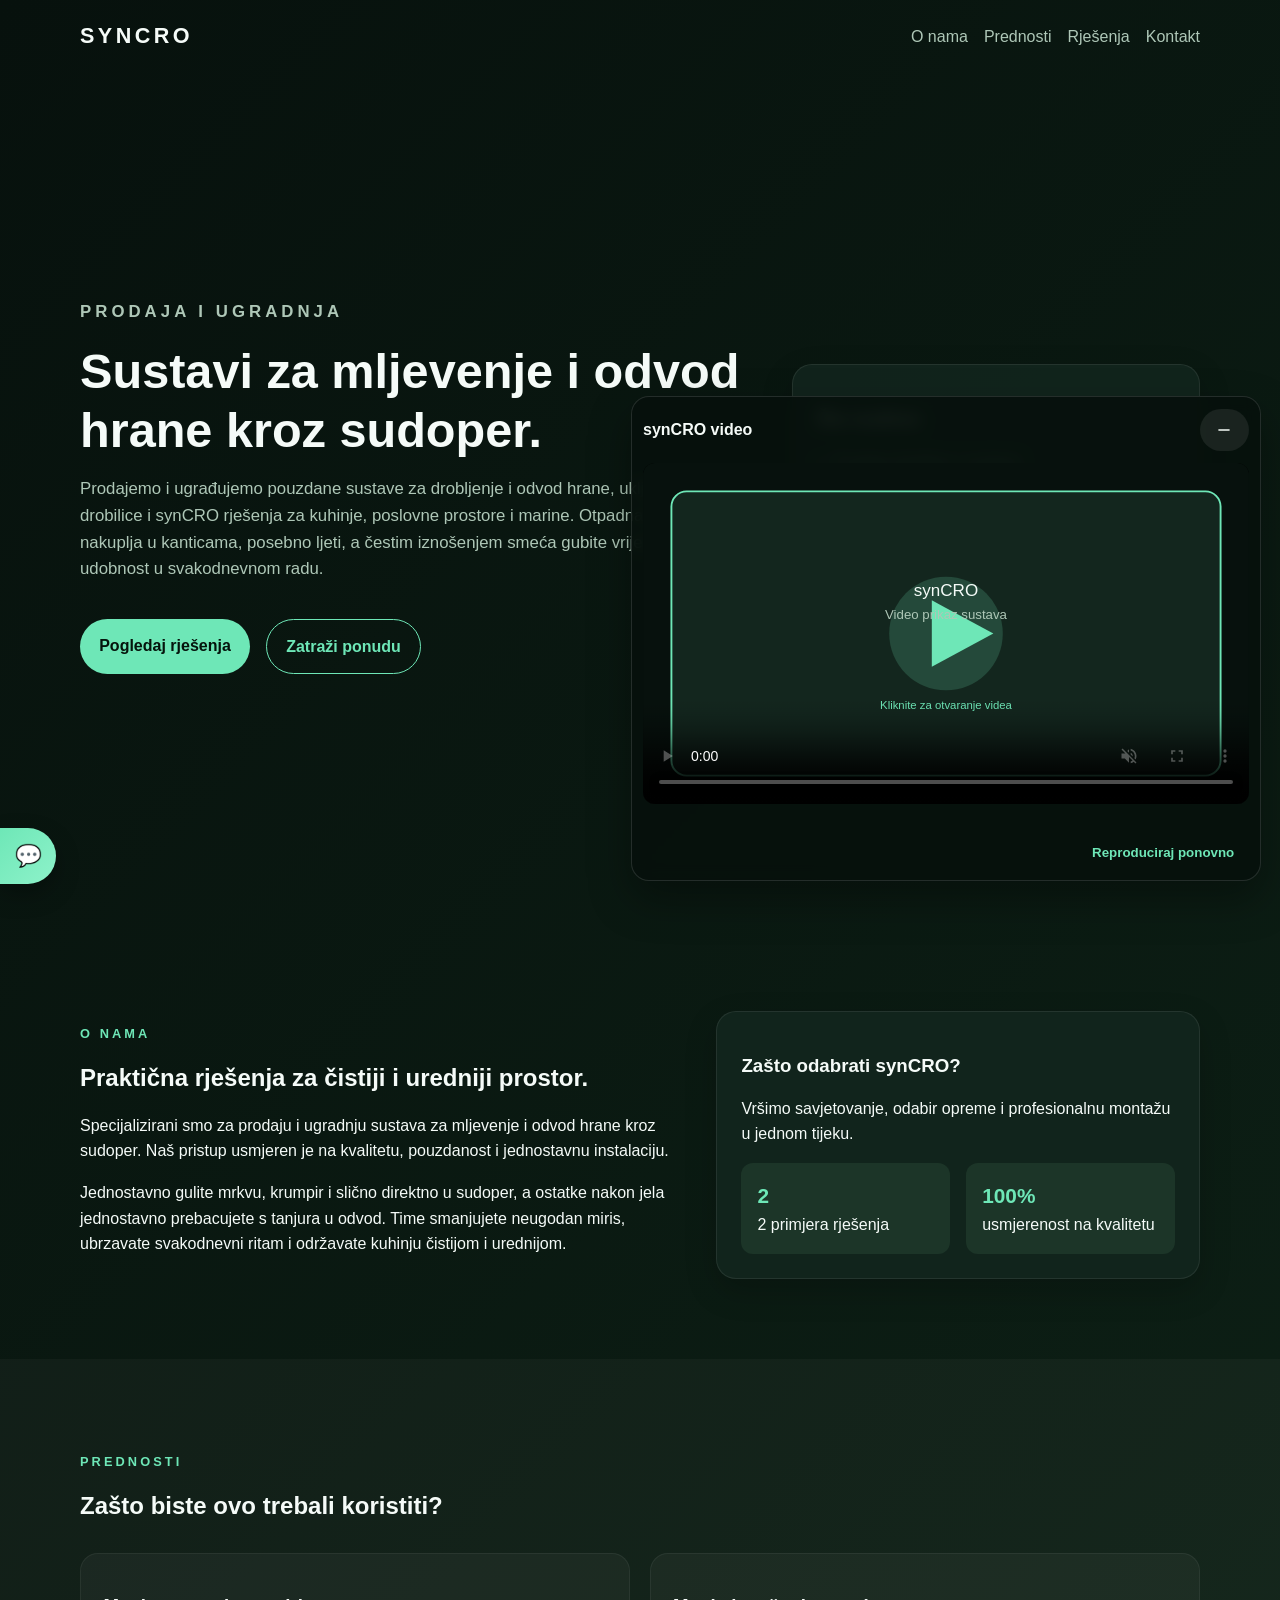
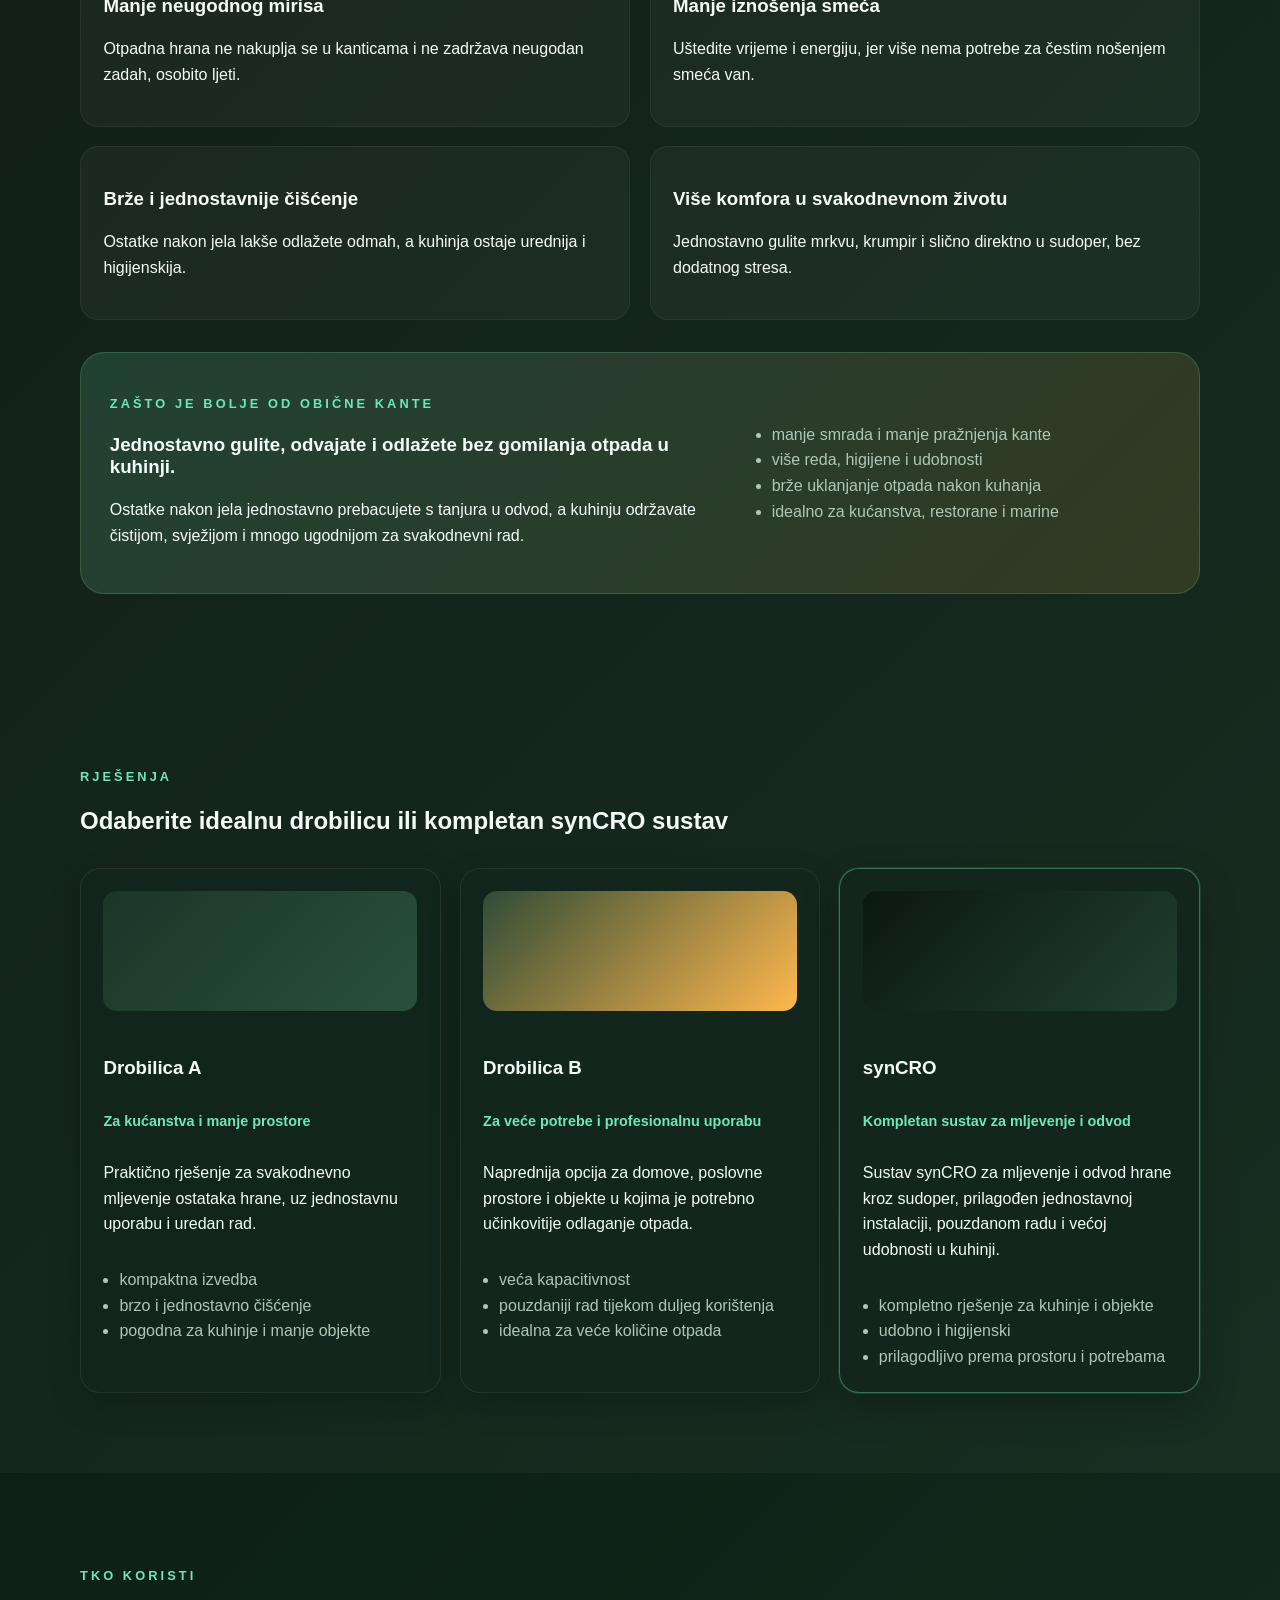
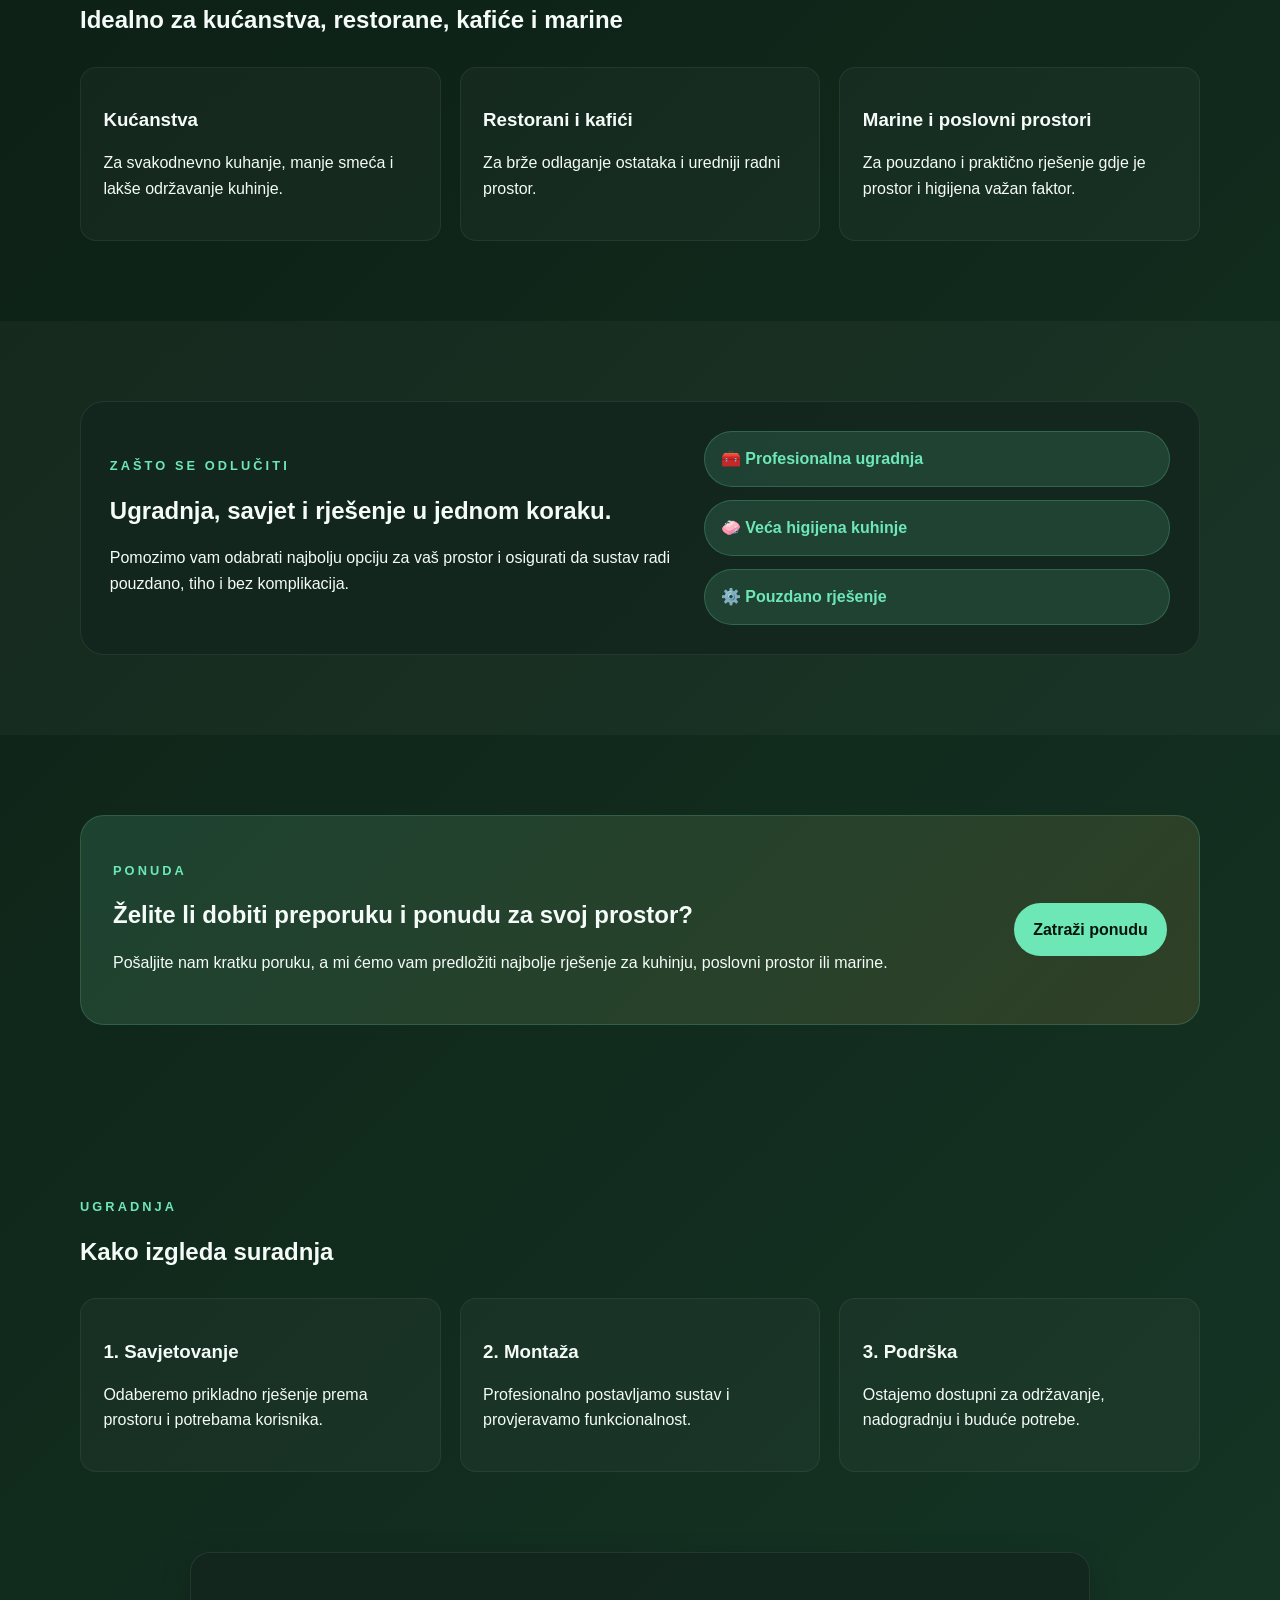
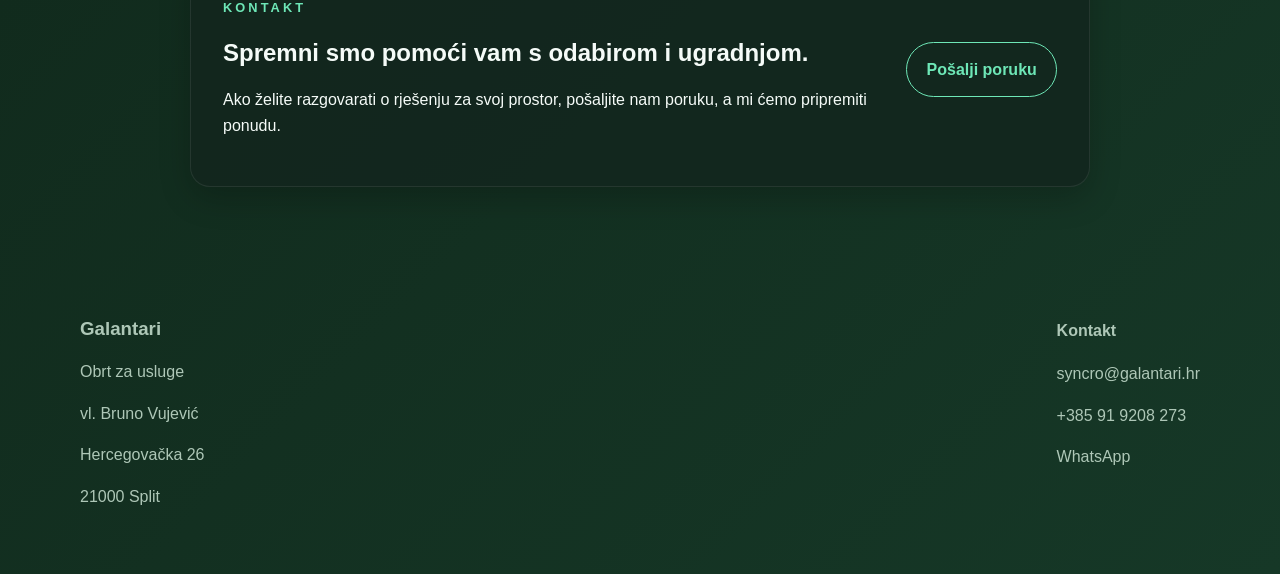
==== commit 24a0d3eb: "Fix mobile video player overlay and add maintenance info to chat bot" ====
--- a/syncro/index.html
+++ b/syncro/index.html
@@ -306,15 +306,73 @@
       </div>
       <button id="chat-toggle" type="button" aria-label="Otvori chat">💬</button>
     </div>
-    <script>
+<script>
       const chatWidget = document.getElementById('chat-widget');
       const chatToggle = document.getElementById('chat-toggle');
       const chatPanel = document.getElementById('chat-panel');
       const chatClose = document.getElementById('chat-close');
+      const chatBody = document.getElementById('chat-body');
+      const chatInput = document.getElementById('chat-input');
+      const chatSend = document.getElementById('chat-send');
+
+const botKnowledge = [
+        { keys: ['pozdrav', 'bok', 'zdravo', 'dobar dan', 'hi', 'hello', 'pomoći', 'pomoci'], answer: 'Pozdrav! Ja sam vaš Galantari asistent. Tu sam da vam pomognem otkriti kako synCRO usitnjivač može vašu kuhinju učiniti čišćom, mirisnijom i praktičnijom! O čemu biste željeli saznati više?' },
+        { keys: ['cijen', 'cena', 'košta', 'kosta', 'euro', 'pric', 'uplata', 'plać', 'plac'], answer: 'Cijene s kompletnom profesionalnom montažom kreću se od cca 500 €, ovisno o vrsti sudopera i potrebnoj prilagodbi. To je dugoročna investicija u čistu kuhinju bez smrada i bez čestog iznošenja smeća. Za točnu procjenu, slobodno nam se javite!' },
+        { keys: ['sigurn', 'prst', 'djec', 'djece', 'ostric', 'nož', 'noz', 'centrifug', 'membran', 'opas'], answer: 'synCRO je 100% siguran za korištenje i za prste! Uređaj nema opasne oštrice ni noževe — umjesto toga koristi centrifugalnu silu koja potiskuje hranu kroz sigurne membrane. Bez straha ga mogu koristiti svi u kućanstvu.' },
+        { keys: ['struj', 'kabl', 'elektri', 'mokre', 'mokri', 'voda', 'prekida', 'zračni', 'zracni', 'udar', 'pali', 'kako se pali'], answer: 'Potpuno ste sigurni čak i ako gumb pritišćete mokrim rukama! synCRO koristi pametni zračni prekidač (pneumatski pritisak), tako da strujnog kabela nema blizu vode i nema nikakvog rizika od strujnog udara.' },
+        { keys: ['gara', 'jamst', 'pokvar', 'trajn', 'godin'], answer: 'Uz synCRO dobivate ukupno 2 godine mira (1+1 godina garancije). Naši sustavi su iznimno pouzdani, dugotrajni i napravljeni za svakodnevni rad bez komplikacija.' },
+        { keys: ['ugrad', 'monta', 'instal', 'postupak', 'traje', 'kako izgleda'], answer: 'Sve rješavamo po principu "ključ u ruke": 1. Savjetovanje (odaberemo idealan model), 2. Profesionalna montaža (brzo i bez nereda) i 3. Podrška i održavanje. Vi samo uživate u novom komforu!' },
+        { keys: ['prednost', 'zašto', 'zasto', 'kupio', 'dobivam', 'kanta', 'kante', 'benefit'], answer: 'Uz synCRO zaboravite na neugodne mirise iz kante, nakupljanje bakterija i osice/muhe ljeti. Gulite povrće direktno u sudoper, a ostatke s tanjura prebacite u odvod – brzo, higijenski i super jednostavno!' },
+        { keys: ['mljeti', 'usitnjav', 'kosti', 'ljusk', 'što se smije', 'sto se smije'], answer: 'synCRO bez problema usitnjava voće, povrće, ljuske jaja, manje kosti peradi i ribe, te sve meke ostatke hrane. Ne preporučuje se ubacivanje plastike, stakla, velikih goveđih kostiju i izrazito vlaknastih materijala.' },
+        { keys: ['začep', 'zacep', 'cijev', 'odvod', 'stopa', 'štop'], answer: 'Bez brige, synCRO usitnjava hranu na mikročestice koje tekućina lako ispire, čime se zapravo smanjuje rizik od začepljenja cijevi u usporedbi s klasičnim usipavanjem masti i komada hrane u odvod.' },
+        { keys: ['buč', 'buc', 'glasno', 'zvuk', 'tih', 'buka'], answer: 'synCRO je vrhunski izoliran i radi iznimno tiho. Zvuk usitnjavanja traje svega nekoliko sekundi, tako da ne ometa ukućane ni u otvorenim kuhinjama.' },
+        { keys: ['sudoper', 'kompatib', 'odgovara', 'inox', 'granit', 'standard'], answer: 'synCRO se može ugraditi na većinu standardnih sudopera (i inox i granitne). Prilikom montaže po potrebi radimo manje prilagodbe kako bi sve sjedalo savršeno.' },
+{ keys: ['kontakt', 'telefon', 'broj', 'email', 'mail', 'whatsapp', 'gdje', 'adresa', 'split', 'nalazit'], answer: 'Stojimo vam na raspolaganju! Kontaktirajte nas na syncro@galantari.hr, pozivom ili WhatsAppom na +385 91 9208 273. Nalazimo se u Splitu (Hercegovačka 26), a terenski radimo po dogovoru.' },
+        { keys: ['održav', 'odrzav', 'čistit', 'cistit', 'čišćenje', 'ciscenje', 'čisćenje', 'ciscenju', 'održavanje', 'odrzavanje', 'čistiti sustav', 'cistiti sustav', 'kako očistiti', 'kako ocistiti', 'kako održavati', 'kako odrzavati'], answer: 'Evo kako jednostavno održavati i čistiti sustav:\n\n1. NAKON KORIŠTENJA:\nPusti hladnu vodu 20–30 sekundi dok mlin radi. Nakon što prestaneš ubacivati hranu, ostavi vodu još 10–15 sekundi. Hladna voda je bolja od tople jer masnoće ostaju čvršće i lakše ih voda odnese dalje, umjesto da se otope pa zalijepe dublje u cijevima.\n\n2. JEDNOM TJEDNO:\nUbaci nekoliko kockica leda u mlin i pusti hladnu vodu. Led pomaže očistiti unutarnje površine mlina i održavati brusne elemente čistima. Možeš dodati i koru limuna ili naranče u manjim komadima – prvenstveno za miris i svježinu.\n\n3. ZA ČIŠĆENJE CIJEVI:\nPovremeno napuni sudoper s malo vode, uključi mlin i pusti vodu da brzo prođe kroz mlin i odvod. Ponovi jednom ili dvaput. To je korisnije za ispiranje sustava nego agresivna kemija.' }
+      ];
+
+      const fallback = 'Hvala na pitanju! Za detaljnije informacije kontaktirajte nas na syncro@galantari.hr ili +385 91 9208 273.';
+
+      function addMsg(text, type) {
+        const el = document.createElement('div');
+        el.className = 'chat-msg ' + type;
+        el.textContent = text;
+        chatBody.appendChild(el);
+        chatBody.scrollTop = chatBody.scrollHeight;
+        return el;
+      }
+
+      function getBotReply(userText) {
+        const lower = userText.toLowerCase();
+        for (const item of botKnowledge) {
+          if (item.keys.some((k) => lower.includes(k))) {
+            return item.answer;
+          }
+        }
+        return fallback;
+      }
+
+      function handleSend() {
+        const text = chatInput.value.trim();
+        if (!text) return;
+        addMsg(text, 'user');
+        chatInput.value = '';
+        const typing = addMsg('...', 'bot typing');
+        setTimeout(() => {
+          typing.remove();
+          addMsg(getBotReply(text), 'bot');
+        }, 700);
+      }
+
+      chatSend?.addEventListener('click', handleSend);
+      chatInput?.addEventListener('keydown', (e) => {
+        if (e.key === 'Enter') handleSend();
+      });
 
       chatToggle?.addEventListener('click', () => {
         const isOpen = chatWidget.classList.toggle('open');
         chatPanel.setAttribute('aria-hidden', isOpen ? 'false' : 'true');
+        if (isOpen) chatInput?.focus();
       });
 
       chatClose?.addEventListener('click', () => {
--- a/styles.css
+++ b/styles.css
@@ -476,10 +476,10 @@
   }
 }
 
-/* --- PLUTAJUĆI CHAT WIDGET (LIJEVO) --- */
+/* --- PLUTAJUĆI CHAT WIDGET (LIJEVO, STICK) --- */
 #chat-widget {
   position: fixed;
-  left: 1rem;
+  left: 0;
   bottom: 1rem;
   z-index: 1000;
   display: flex;
@@ -489,7 +489,7 @@
 
 #chat-toggle {
   border: 0;
-  border-radius: 999px;
+  border-radius: 0 999px 999px 0;
   width: 56px;
   height: 56px;
   font-size: 1.35rem;
@@ -498,6 +498,7 @@
   box-shadow: 0 10px 24px rgba(0, 0, 0, 0.28);
   cursor: pointer;
   transition: transform 0.2s ease, box-shadow 0.2s ease;
+  order: 1;
 }
 
 #chat-toggle:hover {
@@ -517,6 +518,8 @@
   opacity: 0;
   pointer-events: none;
   transition: transform 0.2s ease, opacity 0.2s ease;
+  order: 2;
+  margin-left: 0.5rem;
 }
 
 #chat-widget.open #chat-panel {
@@ -546,11 +549,46 @@
 #chat-body {
   padding: 1rem;
   color: var(--muted);
+  max-height: 300px;
+  overflow-y: auto;
+  display: flex;
+  flex-direction: column;
+  gap: 0.6rem;
 }
 
 #chat-body p {
   margin: 0;
   font-size: 0.95rem;
+}
+
+.chat-msg {
+  padding: 0.6rem 0.8rem;
+  border-radius: 14px;
+  font-size: 0.9rem;
+  line-height: 1.4;
+  max-width: 88%;
+  white-space: pre-wrap;
+  word-break: break-word;
+}
+
+.chat-msg.bot {
+  background: rgba(255, 255, 255, 0.06);
+  border: 1px solid rgba(255, 255, 255, 0.08);
+  color: var(--text);
+  align-self: flex-start;
+  border-bottom-left-radius: 4px;
+}
+
+.chat-msg.user {
+  background: linear-gradient(135deg, var(--accent), #8ef2ca);
+  color: #05140c;
+  align-self: flex-end;
+  border-bottom-right-radius: 4px;
+}
+
+.chat-msg.typing {
+  font-style: italic;
+  opacity: 0.7;
 }
 
 #chat-input-row {
@@ -597,5 +635,65 @@
     grid-template-columns: 1fr;
     display: grid;
   }
-}
-
+
+/* --- CHAT: lijevo, responzivno, bez preklapanja s videom na mobitelu --- */
+#chat-widget {
+    left: 0;
+    bottom: 0.75rem;
+    width: auto;
+    max-width: calc(100vw - 1.5rem);
+    padding: 0;
+    gap: 0.6rem;
+    align-items: flex-start;
+    flex-direction: column;
+  }
+
+  #chat-toggle {
+    width: 52px;
+    height: 52px;
+    order: 2;
+    border-radius: 0 999px 999px 0;
+  }
+
+  /* Panel se otvara PREMA GORE iznad chat ikone (ne prelazi preko videa desno) */
+  #chat-panel {
+    order: 1;
+    width: min(340px, calc(100vw - 1.5rem));
+    max-width: calc(100vw - 1.5rem);
+    transform-origin: bottom left;
+    transform: scale(0.94);
+    margin-bottom: 0.25rem;
+  }
+
+  #chat-widget.open #chat-panel {
+    transform: scale(1);
+  }
+
+  #chat-body {
+    max-height: 45vh;
+  }
+
+  .chat-msg {
+    max-width: 92%;
+  }
+
+/* Video: manji na mobitelu, držimo ga DESNO, poravnat na dnu u razini
+   s lijevim chat buttonom (bottom: 0.75rem). Viši z-index (1001) osigurava
+   da su pauza, glasnoća i replay uvijek klikabilni. */
+  .floating-video-card {
+    right: 0.5rem;
+    bottom: 0.75rem;
+    width: min(250px, 62vw);
+    max-width: 250px;
+    padding: 0.5rem;
+    z-index: 1001;
+  }
+
+  .floating-video-card.collapsed {
+    width: 56px;
+    min-height: 56px;
+    max-width: 56px;
+    padding: 0.4rem;
+  }
+}
+
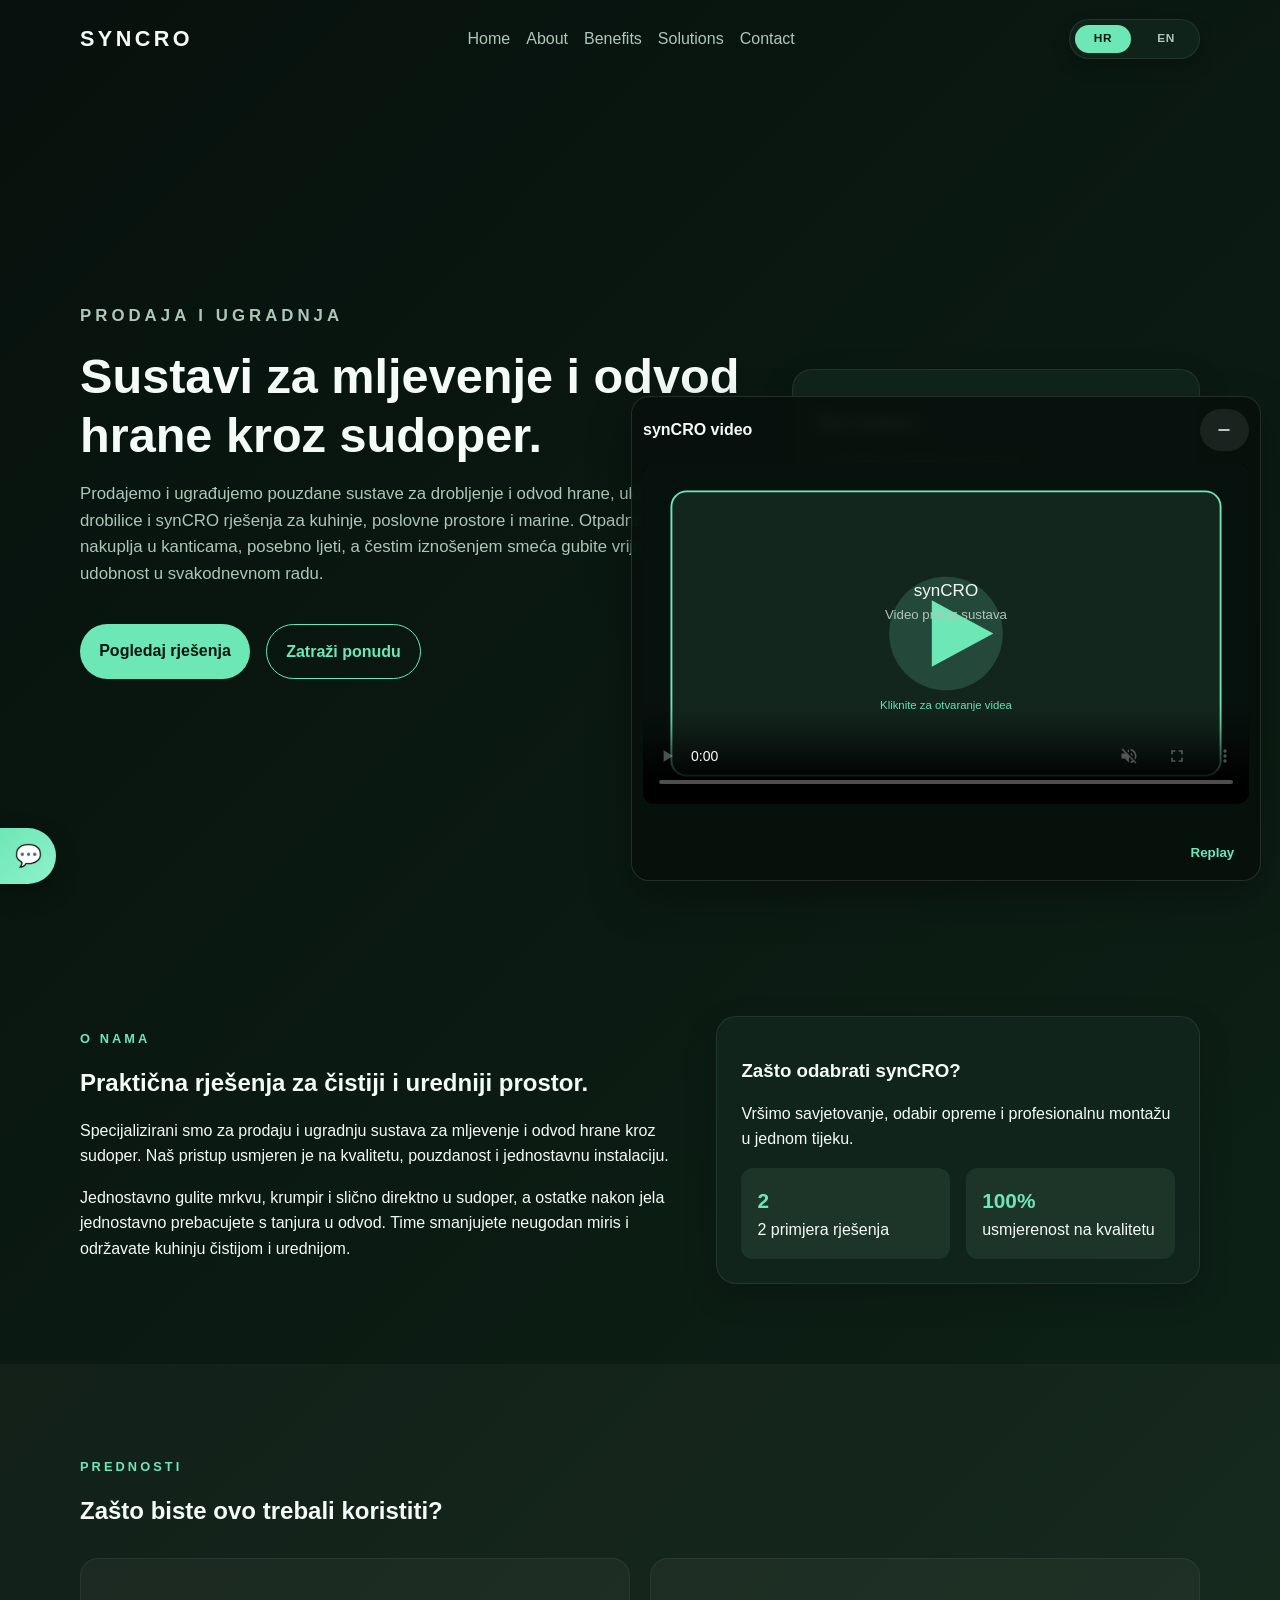
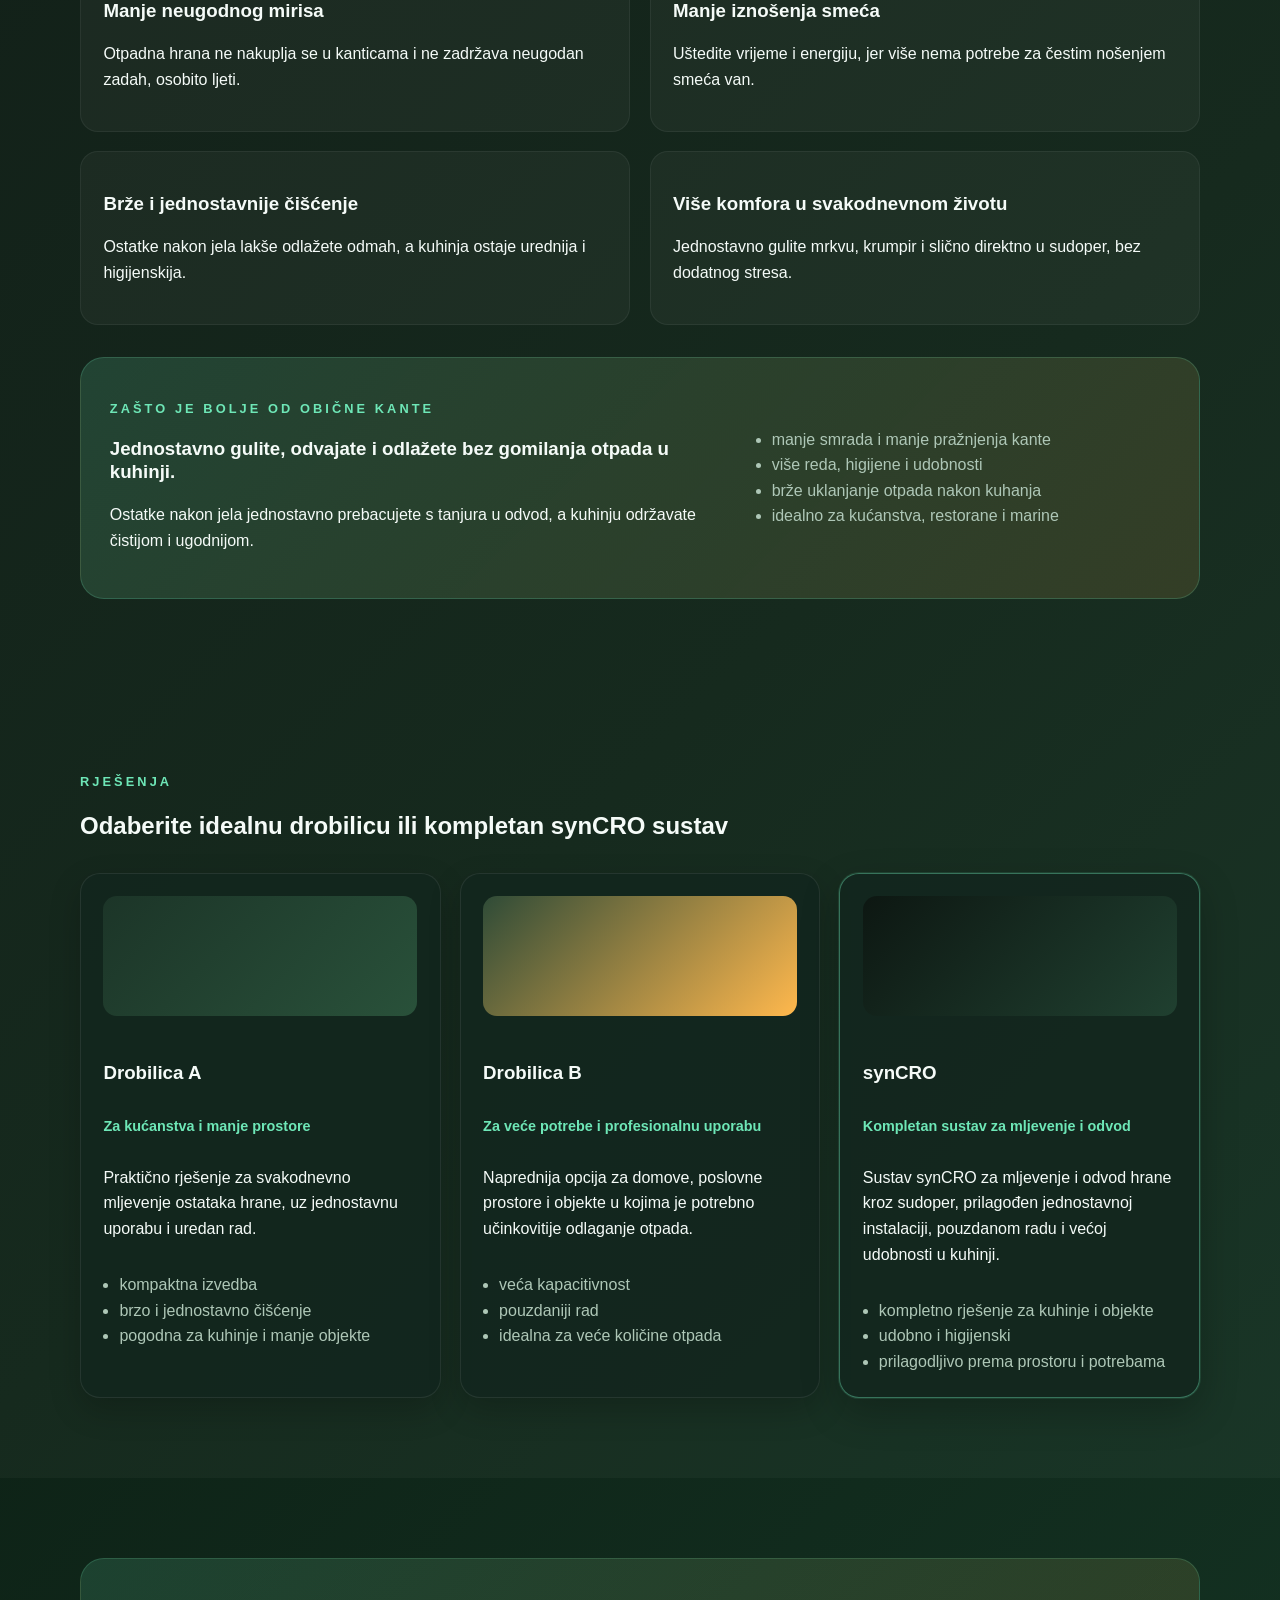
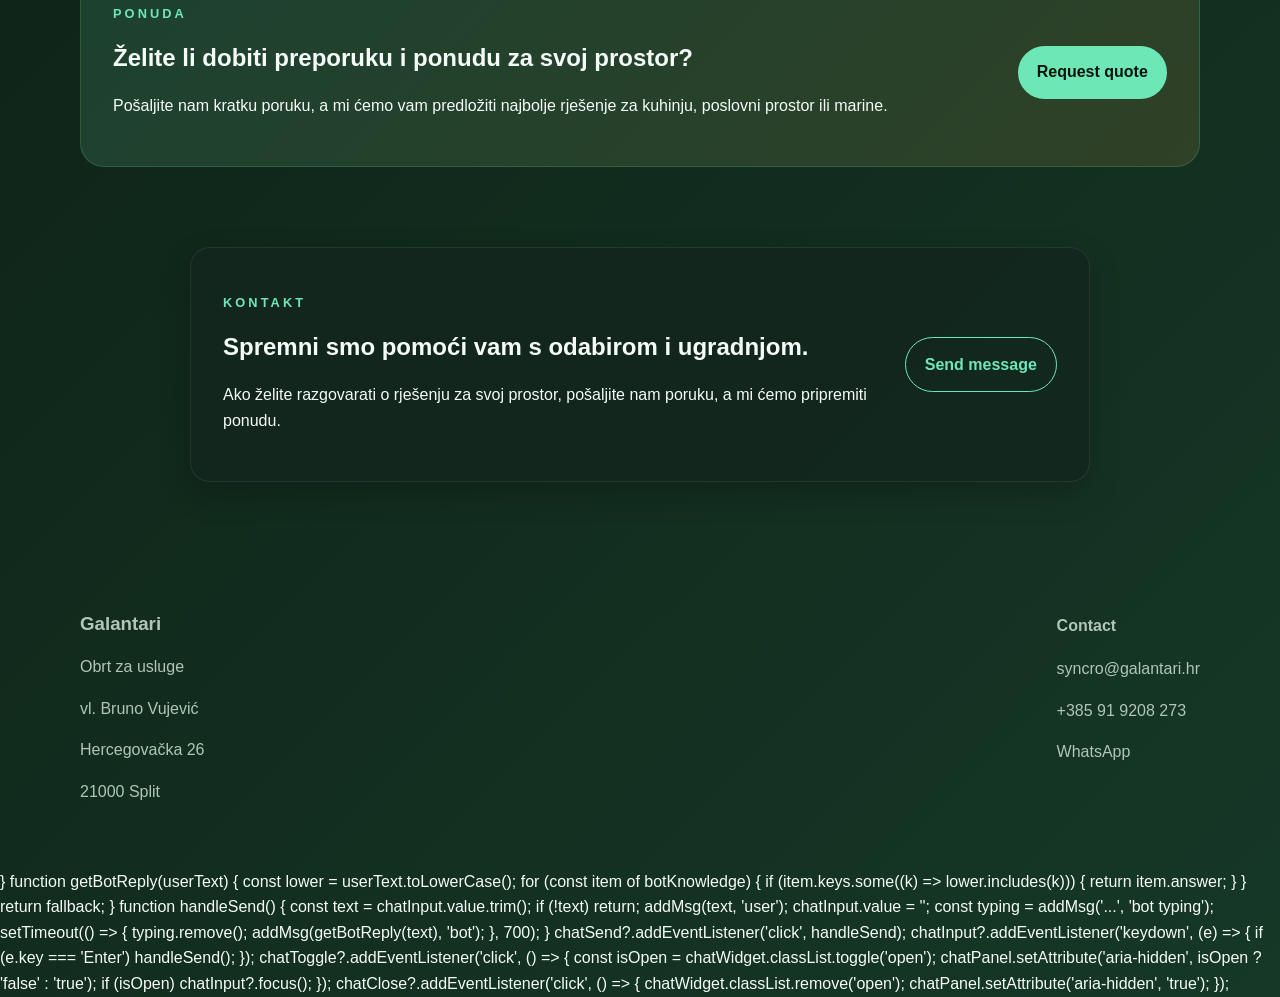
==== commit 5b8866e4: "Update bilingual landing pages and yacht syncro site" ====
--- a/syncro/index.html
+++ b/syncro/index.html
@@ -15,35 +15,65 @@
     <link rel="stylesheet" href="../styles.css?v=20260803" />
     <script src="../script.js?v=20260803" defer></script>
   </head>
-  <body>
+  <body data-default-lang="hr">
     <header class="hero">
       <nav class="nav container">
-        <a href="#top" class="brand">synCRO</a>
+        <a href="../index.html" class="brand">synCRO</a>
         <div class="nav-links">
-          <a href="#o-nama">O nama</a>
-          <a href="#prednosti">Prednosti</a>
-          <a href="#rjesenja">Rješenja</a>
-          <a href="#kontakt">Kontakt</a>
+          <a href="#top">Home</a>
+          <a href="#about">About</a>
+          <a href="#benefits">Benefits</a>
+          <a href="#solutions">Solutions</a>
+          <a href="#contact">Contact</a>
+        </div>
+        <div class="lang-switcher" aria-label="Language switcher">
+          <button type="button" class="lang-btn active" data-lang="hr" aria-pressed="true" aria-label="Hrvatski">HR</button>
+          <button type="button" class="lang-btn" data-lang="en" aria-pressed="false" aria-label="English">EN</button>
         </div>
       </nav>
 
       <div class="container hero-content" id="top">
-        <div class="hero-copy">
+        <div class="lang-block hero-copy" data-lang="en">
+          <p class="eyebrow">Sale and installation</p>
+          <h1>Food waste disposal systems for kitchens and workspaces.</h1>
+          <p>
+            We sell and install reliable waste disposal systems, including food waste disposers
+            and synCRO solutions for homes, businesses, and marinas. Food waste accumulates
+            quickly, especially in summer, and repeated bin emptying wastes your time, comfort,
+            and daily efficiency.
+          </p>
+          <div class="hero-actions">
+            <a href="#solutions" class="btn btn-primary">View solutions</a>
+            <a href="#contact" class="btn btn-secondary">Request quote</a>
+          </div>
+        </div>
+
+        <div class="lang-block hero-copy hidden" data-lang="hr">
           <p class="eyebrow">Prodaja i ugradnja</p>
           <h1>Sustavi za mljevenje i odvod hrane kroz sudoper.</h1>
           <p>
-            Prodajemo i ugrađujemo pouzdane sustave za drobljenje i odvod hrane,
-            uključujući drobilice i synCRO rješenja za kuhinje, poslovne prostore i marine.
-            Otpadna hrana brzo se nakuplja u kanticama, posebno ljeti, a čestim iznošenjem smeća
-            gubite vrijeme, red i udobnost u svakodnevnom radu.
+            Prodajemo i ugrađujemo pouzdane sustave za drobljenje i odvod hrane, uključujući
+            drobilice i synCRO rješenja za kuhinje, poslovne prostore i marine. Otpadna hrana
+            brzo se nakuplja u kanticama, posebno ljeti, a čestim iznošenjem smeća gubite vrijeme,
+            red i udobnost u svakodnevnom radu.
           </p>
           <div class="hero-actions">
-            <a href="#rjesenja" class="btn btn-primary">Pogledaj rješenja</a>
-            <a href="#kontakt" class="btn btn-secondary">Zatraži ponudu</a>
-          </div>
-        </div>
-
-        <div class="hero-card">
+            <a href="#solutions" class="btn btn-primary">Pogledaj rješenja</a>
+            <a href="#contact" class="btn btn-secondary">Zatraži ponudu</a>
+          </div>
+        </div>
+
+        <div class="lang-block hero-card" data-lang="en">
+          <h3>What we offer</h3>
+          <ul>
+            <li>Food waste disposer sales</li>
+            <li>Professional installation</li>
+            <li>Custom sink-based solutions</li>
+            <li>Support and maintenance</li>
+          </ul>
+        </div>
+
+        <div class="lang-block hero-card hidden" data-lang="hr">
           <h3>Što nudimo</h3>
           <ul>
             <li>Prodaja drobilica i sustava</li>
@@ -56,10 +86,10 @@
     </header>
 
     <main>
-      <div class="floating-video-card" aria-label="Video prikaz synCRO sustava">
+      <div class="floating-video-card" aria-label="Video showcase">
         <div class="floating-video-header">
           <span>synCRO video</span>
-          <button class="video-toggle-btn" type="button" aria-label="Minimiziraj video">
+          <button class="video-toggle-btn" type="button" aria-label="Minimize video">
             <svg viewBox="0 0 24 24" width="20" height="20" aria-hidden="true">
               <path d="M6 12h12" stroke="currentColor" stroke-width="2" stroke-linecap="round"/>
             </svg>
@@ -68,17 +98,31 @@
         <div class="floating-video-body">
           <video controls playsinline preload="auto" autoplay muted poster="../media/syncro-poster.svg">
             <source src="../media/syncro.mp4" type="video/mp4" />
-            Vaš preglednik ne podržava prikaz videa.
+            Your browser does not support video playback.
           </video>
           <div class="video-actions">
-            <button class="video-replay-btn btn btn-secondary" type="button">Reproduciraj ponovno</button>
+            <button class="video-replay-btn btn btn-secondary" type="button">Replay</button>
           </div>
         </div>
       </div>
 
-      <section class="section" id="o-nama">
+      <section class="section" id="about">
         <div class="container section-grid">
-          <div>
+          <div class="lang-block" data-lang="en">
+            <p class="eyebrow">About us</p>
+            <h2>Practical solutions for a cleaner, neater space.</h2>
+            <p>
+              We specialize in the sale and installation of food waste disposal systems for sinks,
+              kitchens, and commercial spaces. Our approach is focused on quality, reliability,
+              and straightforward installation.
+            </p>
+            <p>
+              You can peel vegetables and dispose of food scraps directly into the sink while
+              keeping the kitchen cleaner and more comfortable during daily use.
+            </p>
+          </div>
+
+          <div class="lang-block hidden" data-lang="hr">
             <p class="eyebrow">O nama</p>
             <h2>Praktična rješenja za čistiji i uredniji prostor.</h2>
             <p>
@@ -86,12 +130,28 @@
               Naš pristup usmjeren je na kvalitetu, pouzdanost i jednostavnu instalaciju.
             </p>
             <p>
-              Jednostavno gulite mrkvu, krumpir i slično direktno u sudoper, a ostatke nakon jela jednostavno prebacujete s tanjura u odvod.
-              Time smanjujete neugodan miris, ubrzavate svakodnevni ritam i održavate kuhinju čistijom i urednijom.
+              Jednostavno gulite mrkvu, krumpir i slično direktno u sudoper, a ostatke nakon jela
+              jednostavno prebacujete s tanjura u odvod. Time smanjujete neugodan miris i održavate
+              kuhinju čistijom i urednijom.
             </p>
           </div>
 
-          <div class="info-box">
+          <div class="lang-block info-box" data-lang="en">
+            <h3>Why choose synCRO?</h3>
+            <p>We handle consultation, product selection, and professional installation in one process.</p>
+            <div class="stats">
+              <div>
+                <strong>2</strong>
+                <span>solution examples</span>
+              </div>
+              <div>
+                <strong>100%</strong>
+                <span>quality-focused</span>
+              </div>
+            </div>
+          </div>
+
+          <div class="lang-block info-box hidden" data-lang="hr">
             <h3>Zašto odabrati synCRO?</h3>
             <p>Vršimo savjetovanje, odabir opreme i profesionalnu montažu u jednom tijeku.</p>
             <div class="stats">
@@ -108,36 +168,73 @@
         </div>
       </section>
 
-      <section class="section alt" id="prednosti">
+      <section class="section alt" id="benefits">
         <div class="container">
-          <p class="eyebrow">Prednosti</p>
-          <h2>Zašto biste ovo trebali koristiti?</h2>
+          <div class="lang-block" data-lang="en">
+            <p class="eyebrow">Benefits</p>
+            <h2>Why this is worth it</h2>
+          </div>
+          <div class="lang-block hidden" data-lang="hr">
+            <p class="eyebrow">Prednosti</p>
+            <h2>Zašto biste ovo trebali koristiti?</h2>
+          </div>
+
           <div class="benefit-grid">
-            <article class="benefit-card">
+            <article class="lang-block benefit-card" data-lang="en">
+              <h3>Less unpleasant odor</h3>
+              <p>Food waste does not sit in bins and does not retain bad smells, especially in summer.</p>
+            </article>
+            <article class="lang-block benefit-card hidden" data-lang="hr">
               <h3>Manje neugodnog mirisa</h3>
               <p>Otpadna hrana ne nakuplja se u kanticama i ne zadržava neugodan zadah, osobito ljeti.</p>
             </article>
-            <article class="benefit-card">
+
+            <article class="lang-block benefit-card" data-lang="en">
+              <h3>Less bin emptying</h3>
+              <p>You save time and energy because there is no need to discard waste as often.</p>
+            </article>
+            <article class="lang-block benefit-card hidden" data-lang="hr">
               <h3>Manje iznošenja smeća</h3>
               <p>Uštedite vrijeme i energiju, jer više nema potrebe za čestim nošenjem smeća van.</p>
             </article>
-            <article class="benefit-card">
+
+            <article class="lang-block benefit-card" data-lang="en">
+              <h3>Easier cleaning</h3>
+              <p>Food scraps can be disposed of immediately, helping the kitchen stay cleaner and more hygienic.</p>
+            </article>
+            <article class="lang-block benefit-card hidden" data-lang="hr">
               <h3>Brže i jednostavnije čišćenje</h3>
               <p>Ostatke nakon jela lakše odlažete odmah, a kuhinja ostaje urednija i higijenskija.</p>
             </article>
-            <article class="benefit-card">
+
+            <article class="lang-block benefit-card" data-lang="en">
+              <h3>More everyday comfort</h3>
+              <p>Peeling vegetables and disposing of leftovers becomes immediate and convenient.</p>
+            </article>
+            <article class="lang-block benefit-card hidden" data-lang="hr">
               <h3>Više komfora u svakodnevnom životu</h3>
               <p>Jednostavno gulite mrkvu, krumpir i slično direktno u sudoper, bez dodatnog stresa.</p>
             </article>
           </div>
 
           <div class="highlight-box">
-            <div>
+            <div class="lang-block" data-lang="en">
+              <p class="eyebrow">Why it is better than a bin</p>
+              <h3>Dispose of leftovers quickly without creating waste buildup in the kitchen.</h3>
+              <p>Food scraps can be rinsed directly into the drain, keeping the space cleaner and more pleasant.</p>
+            </div>
+            <div class="lang-block hidden" data-lang="hr">
               <p class="eyebrow">Zašto je bolje od obične kante</p>
               <h3>Jednostavno gulite, odvajate i odlažete bez gomilanja otpada u kuhinji.</h3>
-              <p>Ostatke nakon jela jednostavno prebacujete s tanjura u odvod, a kuhinju održavate čistijom, svježijom i mnogo ugodnijom za svakodnevni rad.</p>
+              <p>Ostatke nakon jela jednostavno prebacujete s tanjura u odvod, a kuhinju održavate čistijom i ugodnijom.</p>
             </div>
-            <ul>
+            <ul class="lang-block" data-lang="en">
+              <li>less odor and less bin emptying</li>
+              <li>more order, hygiene and comfort</li>
+              <li>faster cleanup after cooking</li>
+              <li>ideal for households, restaurants and marinas</li>
+            </ul>
+            <ul class="lang-block hidden" data-lang="hr">
               <li>manje smrada i manje pražnjenja kante</li>
               <li>više reda, higijene i udobnosti</li>
               <li>brže uklanjanje otpada nakon kuhanja</li>
@@ -147,12 +244,30 @@
         </div>
       </section>
 
-      <section class="section alt" id="rjesenja">
+      <section class="section alt" id="solutions">
         <div class="container">
-          <p class="eyebrow">Rješenja</p>
-          <h2>Odaberite idealnu drobilicu ili kompletan synCRO sustav</h2>
+          <div class="lang-block" data-lang="en">
+            <p class="eyebrow">Solutions</p>
+            <h2>Choose the ideal disposer or complete synCRO system</h2>
+          </div>
+          <div class="lang-block hidden" data-lang="hr">
+            <p class="eyebrow">Rješenja</p>
+            <h2>Odaberite idealnu drobilicu ili kompletan synCRO sustav</h2>
+          </div>
+
           <div class="cards">
-            <article class="card product-card">
+            <article class="lang-block card product-card" data-lang="en">
+              <div class="card-visual"></div>
+              <h3>Model A</h3>
+              <p class="product-tag">For households and smaller spaces</p>
+              <p>Practical daily solution for food waste disposal, with simple operation and clean performance.</p>
+              <ul>
+                <li>compact design</li>
+                <li>quick and easy cleaning</li>
+                <li>good for kitchens and smaller spaces</li>
+              </ul>
+            </article>
+            <article class="lang-block card product-card hidden" data-lang="hr">
               <div class="card-visual"></div>
               <h3>Drobilica A</h3>
               <p class="product-tag">Za kućanstva i manje prostore</p>
@@ -164,19 +279,41 @@
               </ul>
             </article>
 
-            <article class="card product-card">
+            <article class="lang-block card product-card" data-lang="en">
+              <div class="card-visual accent"></div>
+              <h3>Model B</h3>
+              <p class="product-tag">For larger needs and professional use</p>
+              <p>Advanced option for homes, businesses, and facilities requiring more efficient waste processing.</p>
+              <ul>
+                <li>higher capacity</li>
+                <li>reliable performance</li>
+                <li>ideal for larger waste volumes</li>
+              </ul>
+            </article>
+            <article class="lang-block card product-card hidden" data-lang="hr">
               <div class="card-visual accent"></div>
               <h3>Drobilica B</h3>
               <p class="product-tag">Za veće potrebe i profesionalnu uporabu</p>
               <p>Naprednija opcija za domove, poslovne prostore i objekte u kojima je potrebno učinkovitije odlaganje otpada.</p>
               <ul>
                 <li>veća kapacitivnost</li>
-                <li>pouzdaniji rad tijekom duljeg korištenja</li>
+                <li>pouzdaniji rad</li>
                 <li>idealna za veće količine otpada</li>
               </ul>
             </article>
 
-            <article class="card product-card featured">
+            <article class="lang-block card product-card featured" data-lang="en">
+              <div class="card-visual dark"></div>
+              <h3>synCRO</h3>
+              <p class="product-tag">Complete waste disposal system</p>
+              <p>A complete synCRO solution for food waste processing through the sink, built for reliable and comfortable everyday use.</p>
+              <ul>
+                <li>full kitchen solution</li>
+                <li>comfortable and hygienic</li>
+                <li>adaptable to the space and needs</li>
+              </ul>
+            </article>
+            <article class="lang-block card product-card featured hidden" data-lang="hr">
               <div class="card-visual dark"></div>
               <h3>synCRO</h3>
               <p class="product-tag">Kompletan sustav za mljevenje i odvod</p>
@@ -191,84 +328,35 @@
         </div>
       </section>
 
-      <section class="section">
-        <div class="container">
-          <p class="eyebrow">Tko koristi</p>
-          <h2>Idealno za kućanstva, restorane, kafiće i marine</h2>
-          <div class="steps">
-            <div class="step">
-              <h3>Kućanstva</h3>
-              <p>Za svakodnevno kuhanje, manje smeća i lakše održavanje kuhinje.</p>
-            </div>
-            <div class="step">
-              <h3>Restorani i kafići</h3>
-              <p>Za brže odlaganje ostataka i uredniji radni prostor.</p>
-            </div>
-            <div class="step">
-              <h3>Marine i poslovni prostori</h3>
-              <p>Za pouzdano i praktično rješenje gdje je prostor i higijena važan faktor.</p>
-            </div>
-          </div>
-        </div>
-      </section>
-
-      <section class="section alt">
-        <div class="container quote-strip">
-          <div class="quote-copy">
-            <p class="eyebrow">Zašto se odlučiti</p>
-            <h2>Ugradnja, savjet i rješenje u jednom koraku.</h2>
-            <p>Pomozimo vam odabrati najbolju opciju za vaš prostor i osigurati da sustav radi pouzdano, tiho i bez komplikacija.</p>
-          </div>
-          <div class="quote-badges">
-            <div class="badge">🧰 Profesionalna ugradnja</div>
-            <div class="badge">🧼 Veća higijena kuhinje</div>
-            <div class="badge">⚙️ Pouzdano rješenje</div>
-          </div>
-        </div>
-      </section>
-
-      <section class="section">
+      <section class="section" id="contact">
         <div class="container offer-box">
-          <div>
+          <div class="lang-block" data-lang="en">
+            <p class="eyebrow">Offer</p>
+            <h2>Want a recommendation and a quote for your space?</h2>
+            <p>Send us a short message and we will suggest the best solution for your kitchen, business, or marina.</p>
+          </div>
+          <div class="lang-block hidden" data-lang="hr">
             <p class="eyebrow">Ponuda</p>
             <h2>Želite li dobiti preporuku i ponudu za svoj prostor?</h2>
             <p>Pošaljite nam kratku poruku, a mi ćemo vam predložiti najbolje rješenje za kuhinju, poslovni prostor ili marine.</p>
           </div>
-          <a href="mailto:kontakt@syncro.hr" class="btn btn-primary">Zatraži ponudu</a>
-        </div>
-      </section>
-
-      <section class="section">
-        <div class="container">
-          <p class="eyebrow">Ugradnja</p>
-          <h2>Kako izgleda suradnja</h2>
-          <div class="steps">
-            <div class="step">
-              <h3>1. Savjetovanje</h3>
-              <p>Odaberemo prikladno rješenje prema prostoru i potrebama korisnika.</p>
-            </div>
-            <div class="step">
-              <h3>2. Montaža</h3>
-              <p>Profesionalno postavljamo sustav i provjeravamo funkcionalnost.</p>
-            </div>
-            <div class="step">
-              <h3>3. Podrška</h3>
-              <p>Ostajemo dostupni za održavanje, nadogradnju i buduće potrebe.</p>
-            </div>
-          </div>
+          <a href="mailto:kontakt@syncro.hr" class="btn btn-primary">Request quote</a>
         </div>
       </section>
 
       <section class="section cta-section">
         <div class="container cta-box">
-          <div>
+          <div class="lang-block" data-lang="en">
+            <p class="eyebrow">Contact</p>
+            <h2>We are ready to help you choose the right installation.</h2>
+            <p>If you want to discuss a solution for your space, send us a message and we will prepare a quote.</p>
+          </div>
+          <div class="lang-block hidden" data-lang="hr">
             <p class="eyebrow">Kontakt</p>
             <h2>Spremni smo pomoći vam s odabirom i ugradnjom.</h2>
-            <p>
-              Ako želite razgovarati o rješenju za svoj prostor, pošaljite nam poruku, a mi ćemo pripremiti ponudu.
-            </p>
-          </div>
-          <a href="mailto:kontakt@syncro.hr" class="btn btn-secondary">Pošalji poruku</a>
+            <p>Ako želite razgovarati o rješenju za svoj prostor, pošaljite nam poruku, a mi ćemo pripremiti ponudu.</p>
+          </div>
+          <a href="mailto:kontakt@syncro.hr" class="btn btn-secondary">Send message</a>
         </div>
       </section>
     </main>
@@ -283,7 +371,7 @@
           <p>21000 Split</p>
         </div>
         <div>
-          <h4>Kontakt</h4>
+          <h4>Contact</h4>
           <p><a href="mailto:syncro@galantari.hr">syncro@galantari.hr</a></p>
           <p><a href="tel:+385919208273">+385 91 9208 273</a></p>
           <p><a href="https://wa.me/385919208273" target="_blank" rel="noopener">WhatsApp</a></p>
@@ -293,18 +381,18 @@
 <div id="chat-widget">
       <div id="chat-panel" aria-hidden="true">
         <div id="chat-header">
-          <strong>Galantari pomoćnik</strong>
-          <button id="chat-close" type="button" aria-label="Zatvori chat">✕</button>
+          <strong>Galantari assistant</strong>
+          <button id="chat-close" type="button" aria-label="Close chat">✕</button>
         </div>
         <div id="chat-body">
-          <p>Pozdrav! Kako mogu pomoći?</p>
+          <p>Hello! How can I help?</p>
         </div>
         <div id="chat-input-row">
-          <input id="chat-input" type="text" placeholder="Napiši poruku..." />
+          <input id="chat-input" type="text" placeholder="Type your message..." />
           <button id="chat-send" type="button">➤</button>
         </div>
       </div>
-      <button id="chat-toggle" type="button" aria-label="Otvori chat">💬</button>
+      <button id="chat-toggle" type="button" aria-label="Open chat">💬</button>
     </div>
 <script>
       const chatWidget = document.getElementById('chat-widget');
@@ -316,22 +404,19 @@
       const chatSend = document.getElementById('chat-send');
 
 const botKnowledge = [
-        { keys: ['pozdrav', 'bok', 'zdravo', 'dobar dan', 'hi', 'hello', 'pomoći', 'pomoci'], answer: 'Pozdrav! Ja sam vaš Galantari asistent. Tu sam da vam pomognem otkriti kako synCRO usitnjivač može vašu kuhinju učiniti čišćom, mirisnijom i praktičnijom! O čemu biste željeli saznati više?' },
-        { keys: ['cijen', 'cena', 'košta', 'kosta', 'euro', 'pric', 'uplata', 'plać', 'plac'], answer: 'Cijene s kompletnom profesionalnom montažom kreću se od cca 500 €, ovisno o vrsti sudopera i potrebnoj prilagodbi. To je dugoročna investicija u čistu kuhinju bez smrada i bez čestog iznošenja smeća. Za točnu procjenu, slobodno nam se javite!' },
-        { keys: ['sigurn', 'prst', 'djec', 'djece', 'ostric', 'nož', 'noz', 'centrifug', 'membran', 'opas'], answer: 'synCRO je 100% siguran za korištenje i za prste! Uređaj nema opasne oštrice ni noževe — umjesto toga koristi centrifugalnu silu koja potiskuje hranu kroz sigurne membrane. Bez straha ga mogu koristiti svi u kućanstvu.' },
-        { keys: ['struj', 'kabl', 'elektri', 'mokre', 'mokri', 'voda', 'prekida', 'zračni', 'zracni', 'udar', 'pali', 'kako se pali'], answer: 'Potpuno ste sigurni čak i ako gumb pritišćete mokrim rukama! synCRO koristi pametni zračni prekidač (pneumatski pritisak), tako da strujnog kabela nema blizu vode i nema nikakvog rizika od strujnog udara.' },
-        { keys: ['gara', 'jamst', 'pokvar', 'trajn', 'godin'], answer: 'Uz synCRO dobivate ukupno 2 godine mira (1+1 godina garancije). Naši sustavi su iznimno pouzdani, dugotrajni i napravljeni za svakodnevni rad bez komplikacija.' },
-        { keys: ['ugrad', 'monta', 'instal', 'postupak', 'traje', 'kako izgleda'], answer: 'Sve rješavamo po principu "ključ u ruke": 1. Savjetovanje (odaberemo idealan model), 2. Profesionalna montaža (brzo i bez nereda) i 3. Podrška i održavanje. Vi samo uživate u novom komforu!' },
-        { keys: ['prednost', 'zašto', 'zasto', 'kupio', 'dobivam', 'kanta', 'kante', 'benefit'], answer: 'Uz synCRO zaboravite na neugodne mirise iz kante, nakupljanje bakterija i osice/muhe ljeti. Gulite povrće direktno u sudoper, a ostatke s tanjura prebacite u odvod – brzo, higijenski i super jednostavno!' },
-        { keys: ['mljeti', 'usitnjav', 'kosti', 'ljusk', 'što se smije', 'sto se smije'], answer: 'synCRO bez problema usitnjava voće, povrće, ljuske jaja, manje kosti peradi i ribe, te sve meke ostatke hrane. Ne preporučuje se ubacivanje plastike, stakla, velikih goveđih kostiju i izrazito vlaknastih materijala.' },
-        { keys: ['začep', 'zacep', 'cijev', 'odvod', 'stopa', 'štop'], answer: 'Bez brige, synCRO usitnjava hranu na mikročestice koje tekućina lako ispire, čime se zapravo smanjuje rizik od začepljenja cijevi u usporedbi s klasičnim usipavanjem masti i komada hrane u odvod.' },
-        { keys: ['buč', 'buc', 'glasno', 'zvuk', 'tih', 'buka'], answer: 'synCRO je vrhunski izoliran i radi iznimno tiho. Zvuk usitnjavanja traje svega nekoliko sekundi, tako da ne ometa ukućane ni u otvorenim kuhinjama.' },
-        { keys: ['sudoper', 'kompatib', 'odgovara', 'inox', 'granit', 'standard'], answer: 'synCRO se može ugraditi na većinu standardnih sudopera (i inox i granitne). Prilikom montaže po potrebi radimo manje prilagodbe kako bi sve sjedalo savršeno.' },
-{ keys: ['kontakt', 'telefon', 'broj', 'email', 'mail', 'whatsapp', 'gdje', 'adresa', 'split', 'nalazit'], answer: 'Stojimo vam na raspolaganju! Kontaktirajte nas na syncro@galantari.hr, pozivom ili WhatsAppom na +385 91 9208 273. Nalazimo se u Splitu (Hercegovačka 26), a terenski radimo po dogovoru.' },
-        { keys: ['održav', 'odrzav', 'čistit', 'cistit', 'čišćenje', 'ciscenje', 'čisćenje', 'ciscenju', 'održavanje', 'odrzavanje', 'čistiti sustav', 'cistiti sustav', 'kako očistiti', 'kako ocistiti', 'kako održavati', 'kako odrzavati'], answer: 'Evo kako jednostavno održavati i čistiti sustav:\n\n1. NAKON KORIŠTENJA:\nPusti hladnu vodu 20–30 sekundi dok mlin radi. Nakon što prestaneš ubacivati hranu, ostavi vodu još 10–15 sekundi. Hladna voda je bolja od tople jer masnoće ostaju čvršće i lakše ih voda odnese dalje, umjesto da se otope pa zalijepe dublje u cijevima.\n\n2. JEDNOM TJEDNO:\nUbaci nekoliko kockica leda u mlin i pusti hladnu vodu. Led pomaže očistiti unutarnje površine mlina i održavati brusne elemente čistima. Možeš dodati i koru limuna ili naranče u manjim komadima – prvenstveno za miris i svježinu.\n\n3. ZA ČIŠĆENJE CIJEVI:\nPovremeno napuni sudoper s malo vode, uključi mlin i pusti vodu da brzo prođe kroz mlin i odvod. Ponovi jednom ili dvaput. To je korisnije za ispiranje sustava nego agresivna kemija.' }
+        { keys: ['pozdrav', 'bok', 'zdravo', 'dobar dan', 'hi', 'hello', 'pomoći', 'pomoci'], answer: 'Hello! I am your Galantari assistant. I can help you understand how the synCRO disposer can make your kitchen cleaner, fresher, and more practical. What would you like to know?' },
+        { keys: ['cijen', 'cena', 'košta', 'kosta', 'euro', 'pric', 'price', 'uplata', 'plać', 'plac'], answer: 'Prices with full professional installation start from around €500, depending on the sink type and required adjustments. It is a long-term investment in a cleaner kitchen without unpleasant odors and frequent bin emptying.' },
+        { keys: ['sigurn', 'prst', 'djec', 'djece', 'ostric', 'nož', 'noz', 'centrifug', 'membran', 'opas'], answer: 'synCRO is 100% safe to use and safe for fingers. The system does not use sharp blades; it uses centrifugal force and safe membranes.' },
+        { keys: ['struj', 'kabl', 'elektri', 'mokre', 'mokri', 'voda', 'prekida', 'zračni', 'zracni', 'udar', 'pali', 'kako se pali'], answer: 'You can safely operate it even with wet hands. synCRO uses a pneumatic control so there is no exposed electrical cable near water and no risk of electric shock.' },
+        { keys: ['gara', 'jamst', 'pokvar', 'trajn', 'godin'], answer: 'With synCRO you get total peace of mind with a 2-year warranty (1+1 years). Our systems are reliable and built for daily use.' },
+        { keys: ['ugrad', 'monta', 'instal', 'postupak', 'traje', 'kako izgleda'], answer: 'We handle the whole process from advice, to professional installation, to support after setup. You simply enjoy the new comfort.' },
+        { keys: ['prednost', 'zašto', 'zasto', 'kupio', 'dobivam', 'kanta', 'kante', 'benefit'], answer: 'With synCRO you can forget about unpleasant odors, bacteria buildup, and summer flies. Peel vegetables directly over the sink and dispose of leftovers without extra hassle.' },
+        { keys: ['začep', 'zacep', 'cijev', 'odvod', 'stopa', 'štop'], answer: 'No worries. synCRO grinds waste into fine particles that water can rinse away, which helps reduce the risk of pipe blockage compared with pouring large chunks into the drain.' },
+        { keys: ['kontakt', 'telefon', 'broj', 'email', 'mail', 'whatsapp', 'gdje', 'adresa', 'split', 'nalazit'], answer: 'Contact us at syncro@galantari.hr or call +385 91 9208 273. We are located in Split at Hercegovačka 26.' },
+        { keys: ['održav', 'odrzav', 'čistit', 'cistit', 'čišćenje', 'ciscenje', 'kako očistiti', 'kako ocistiti'], answer: 'After use, run cold water for 20–30 seconds. Once a week, add a few ice cubes and run cold water again to help clean the internal surfaces.' }
       ];
 
-      const fallback = 'Hvala na pitanju! Za detaljnije informacije kontaktirajte nas na syncro@galantari.hr ili +385 91 9208 273.';
+      const fallback = 'Thank you for your question! For more information, contact us at syncro@galantari.hr or +385 91 9208 273.';
 
       function addMsg(text, type) {
         const el = document.createElement('div');
@@ -382,3 +467,45 @@
     </script>
   </body>
 </html>
+      }
+
+      function getBotReply(userText) {
+        const lower = userText.toLowerCase();
+        for (const item of botKnowledge) {
+          if (item.keys.some((k) => lower.includes(k))) {
+            return item.answer;
+          }
+        }
+        return fallback;
+      }
+
+      function handleSend() {
+        const text = chatInput.value.trim();
+        if (!text) return;
+        addMsg(text, 'user');
+        chatInput.value = '';
+        const typing = addMsg('...', 'bot typing');
+        setTimeout(() => {
+          typing.remove();
+          addMsg(getBotReply(text), 'bot');
+        }, 700);
+      }
+
+      chatSend?.addEventListener('click', handleSend);
+      chatInput?.addEventListener('keydown', (e) => {
+        if (e.key === 'Enter') handleSend();
+      });
+
+      chatToggle?.addEventListener('click', () => {
+        const isOpen = chatWidget.classList.toggle('open');
+        chatPanel.setAttribute('aria-hidden', isOpen ? 'false' : 'true');
+        if (isOpen) chatInput?.focus();
+      });
+
+      chatClose?.addEventListener('click', () => {
+        chatWidget.classList.remove('open');
+        chatPanel.setAttribute('aria-hidden', 'true');
+      });
+    </script>
+  </body>
+</html>
--- a/styles.css
+++ b/styles.css
@@ -64,6 +64,267 @@
 .nav-links a:hover,
 .footer a:hover {
   color: var(--accent);
+}
+
+.lang-switcher {
+  display: inline-flex;
+  align-items: center;
+  gap: 0.45rem;
+  padding: 0.3rem;
+  border-radius: 999px;
+  background: rgba(19, 38, 30, 0.82);
+  border: 1px solid rgba(255, 255, 255, 0.08);
+  box-shadow: 0 8px 18px rgba(0, 0, 0, 0.18);
+}
+
+.lang-btn {
+  border: none;
+  border-radius: 999px;
+  background: transparent;
+  color: var(--muted);
+  padding: 0.5rem 0.9rem;
+  min-width: 56px;
+  display: inline-flex;
+  align-items: center;
+  justify-content: center;
+  font-size: 0.74rem;
+  line-height: 1;
+  letter-spacing: 0.06em;
+  font-weight: 700;
+  cursor: pointer;
+  transition: all 0.2s ease;
+}
+
+.lang-btn.active {
+  background: var(--accent);
+  color: #05140c;
+}
+
+.topbar {
+  display: flex;
+  align-items: center;
+  justify-content: space-between;
+  gap: 1rem;
+  width: min(1100px, calc(100% - 2rem));
+  margin: 0 auto;
+  padding-top: 1.4rem;
+}
+
+.landing-nav {
+  display: flex;
+  align-items: center;
+  gap: 1.6rem;
+  flex-wrap: wrap;
+  font-weight: 600;
+}
+
+.landing-nav a {
+  color: var(--text);
+  opacity: 0.92;
+}
+
+.landing-nav a:hover {
+  color: var(--accent);
+}
+
+.lang-block.hidden {
+  display: none !important;
+}
+
+.landing-shell {
+  min-height: 100vh;
+  display: flex;
+  flex-direction: column;
+  justify-content: center;
+  width: min(1100px, calc(100% - 2rem));
+  margin: 0 auto;
+  padding: 3.5rem 0 2rem;
+}
+
+.landing-header {
+  text-align: center;
+  margin-bottom: 2rem;
+}
+
+.landing-header h1 {
+  margin: 0.4rem 0 0;
+  font-size: clamp(2rem, 5vw, 3.8rem);
+}
+
+.choice-grid {
+  display: grid;
+  grid-template-columns: repeat(2, minmax(260px, 1fr));
+  gap: 1.5rem;
+}
+
+.service-card {
+  display: flex;
+  flex-direction: column;
+  justify-content: space-between;
+  gap: 1rem;
+  padding: 2rem;
+  border-radius: 24px;
+  border: 1px solid rgba(255, 255, 255, 0.08);
+  background: rgba(19, 38, 30, 0.88);
+  box-shadow: 0 14px 32px rgba(0, 0, 0, 0.2);
+}
+
+.service-card-nautica {
+  background: linear-gradient(135deg, rgba(19, 38, 30, 0.94), rgba(17, 52, 74, 0.85));
+}
+
+.service-card-syncro {
+  background: linear-gradient(135deg, rgba(17, 34, 24, 0.96), rgba(39, 69, 48, 0.92));
+}
+
+.service-icon {
+  font-size: 2rem;
+  width: 58px;
+  height: 58px;
+  display: grid;
+  place-items: center;
+  border-radius: 16px;
+  background: rgba(110, 231, 183, 0.12);
+}
+
+.service-kicker {
+  margin: 0;
+  text-transform: uppercase;
+  letter-spacing: 0.14em;
+  color: var(--accent);
+  font-weight: 700;
+  font-size: 0.72rem;
+}
+
+.service-card h2 {
+  margin: 0;
+  font-size: clamp(1.6rem, 2vw, 2.2rem);
+}
+
+.service-card p {
+  margin: 0;
+  color: var(--muted);
+}
+
+.subpage-body {
+  min-height: 100vh;
+}
+
+.subpage-header {
+  padding: 1.2rem 0 0;
+}
+
+.subpage-nav {
+  display: flex;
+  justify-content: space-between;
+  align-items: center;
+  gap: 1rem;
+  flex-wrap: wrap;
+}
+
+.subpage-main {
+  padding-bottom: 4rem;
+}
+
+.subpage-hero {
+  padding: 4rem 0 2rem;
+}
+
+.subpage-hero h1 {
+  max-width: 760px;
+  margin: 0.5rem 0 1rem;
+}
+
+.subpage-hero p {
+  max-width: 760px;
+  color: var(--muted);
+  font-size: 1.05rem;
+}
+
+.subpage-grid {
+  display: grid;
+  grid-template-columns: repeat(3, minmax(220px, 1fr));
+  gap: 1.25rem;
+  margin-top: 2rem;
+}
+
+.subpage-card {
+  padding: 1.5rem;
+  border-radius: 20px;
+  background: rgba(19, 38, 30, 0.88);
+  border: 1px solid rgba(255, 255, 255, 0.08);
+  box-shadow: 0 12px 32px rgba(0, 0, 0, 0.2);
+}
+
+.subpage-card h3 {
+  margin-top: 0.8rem;
+  margin-bottom: 0.6rem;
+}
+
+.subpage-card p,
+.subpage-card li {
+  color: var(--muted);
+}
+
+.subpage-card ul {
+  margin: 0.8rem 0 0;
+  padding-left: 1.1rem;
+}
+
+.subpage-process {
+  display: grid;
+  grid-template-columns: repeat(3, minmax(220px, 1fr));
+  gap: 1.25rem;
+}
+
+.process-step {
+  padding: 1.5rem;
+  border-radius: 18px;
+  background: rgba(255, 255, 255, 0.03);
+  border: 1px solid rgba(255, 255, 255, 0.06);
+}
+
+.process-step .step-number {
+  display: inline-flex;
+  align-items: center;
+  justify-content: center;
+  width: 34px;
+  height: 34px;
+  border-radius: 50%;
+  background: rgba(110, 231, 183, 0.12);
+  color: var(--accent);
+  font-weight: 700;
+  margin-bottom: 0.8rem;
+}
+
+.contact-strip {
+  display: flex;
+  justify-content: space-between;
+  gap: 2rem;
+  align-items: center;
+  padding: 2rem;
+  border-radius: 24px;
+  background: linear-gradient(135deg, rgba(110, 231, 183, 0.12), rgba(19, 38, 30, 0.9));
+  border: 1px solid rgba(110, 231, 183, 0.2);
+  flex-wrap: wrap;
+}
+
+.contact-strip p {
+  color: var(--muted);
+  max-width: 700px;
+  white-space: normal;
+}
+
+.contact-strip a {
+  white-space: nowrap;
+}
+
+@media (max-width: 860px) {
+  .choice-grid,
+  .subpage-grid,
+  .subpage-process {
+    grid-template-columns: 1fr;
+  }
 }
 
 .hero-content {
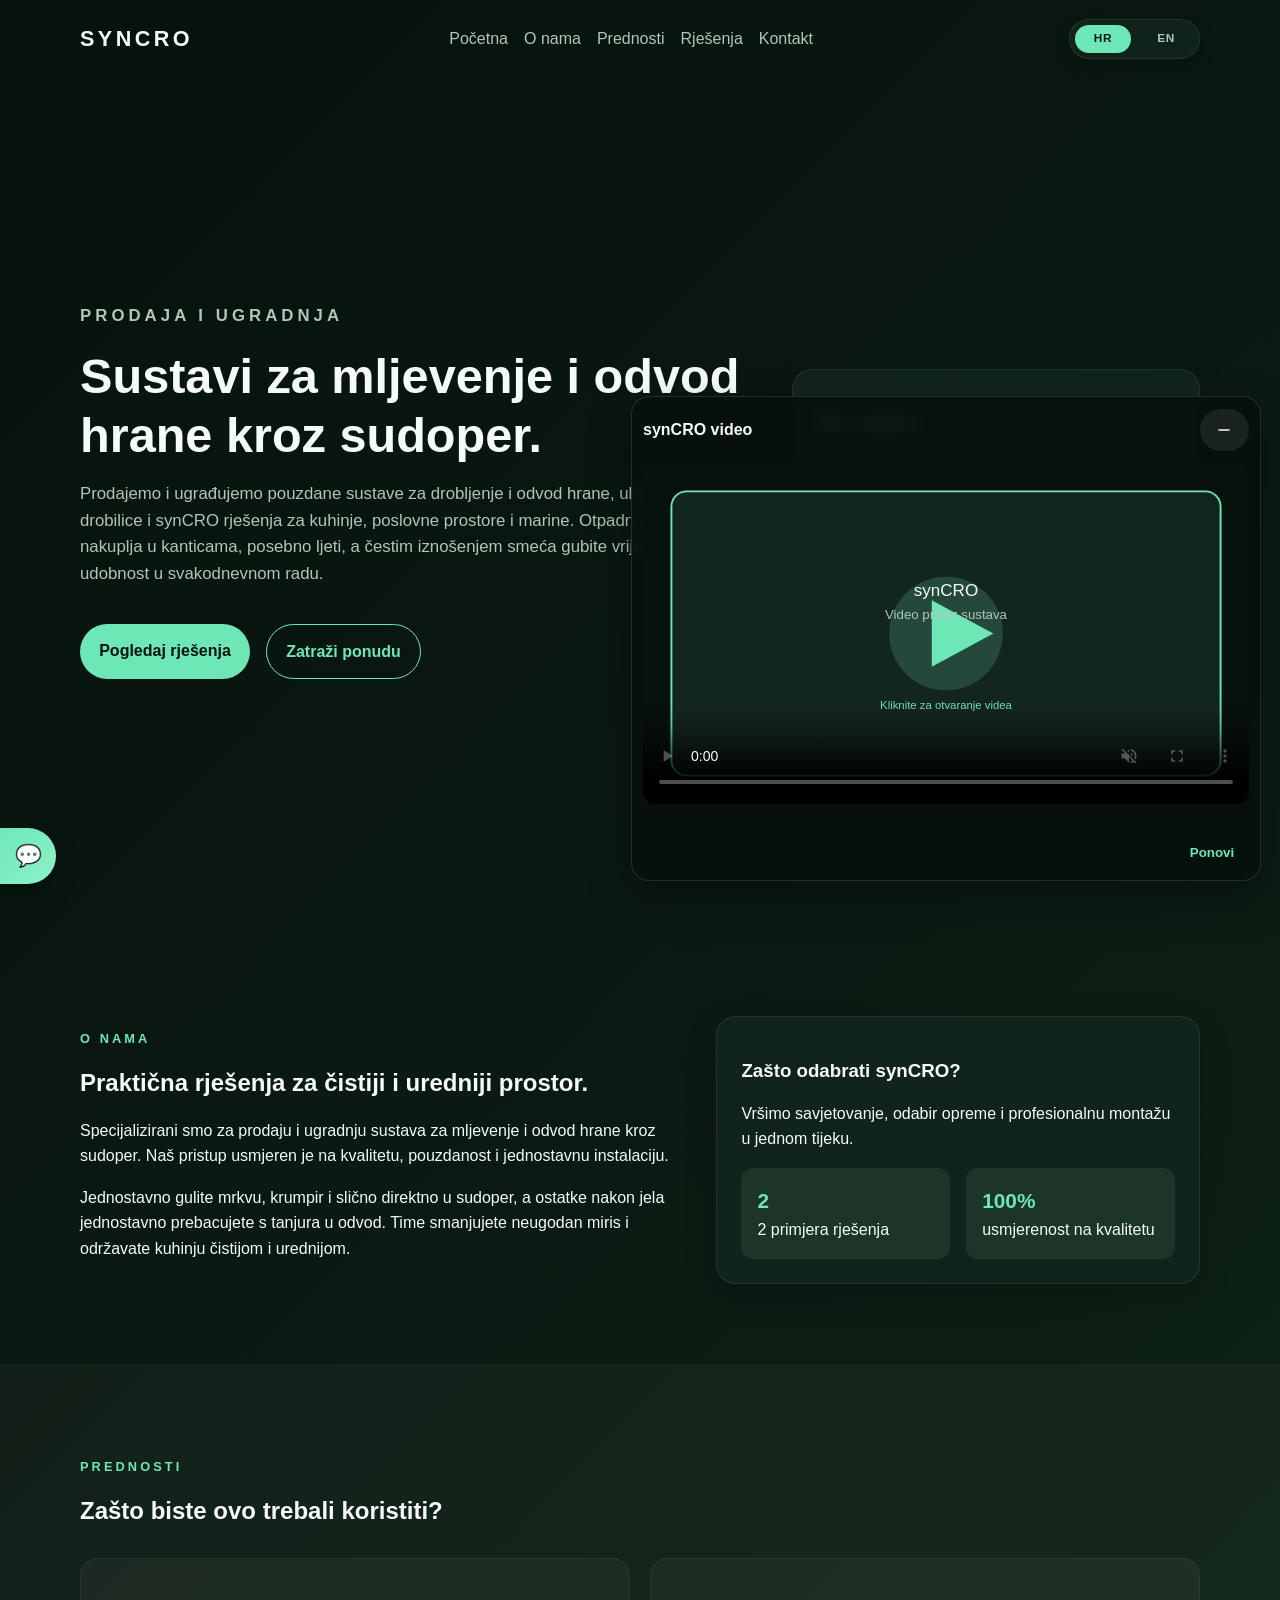
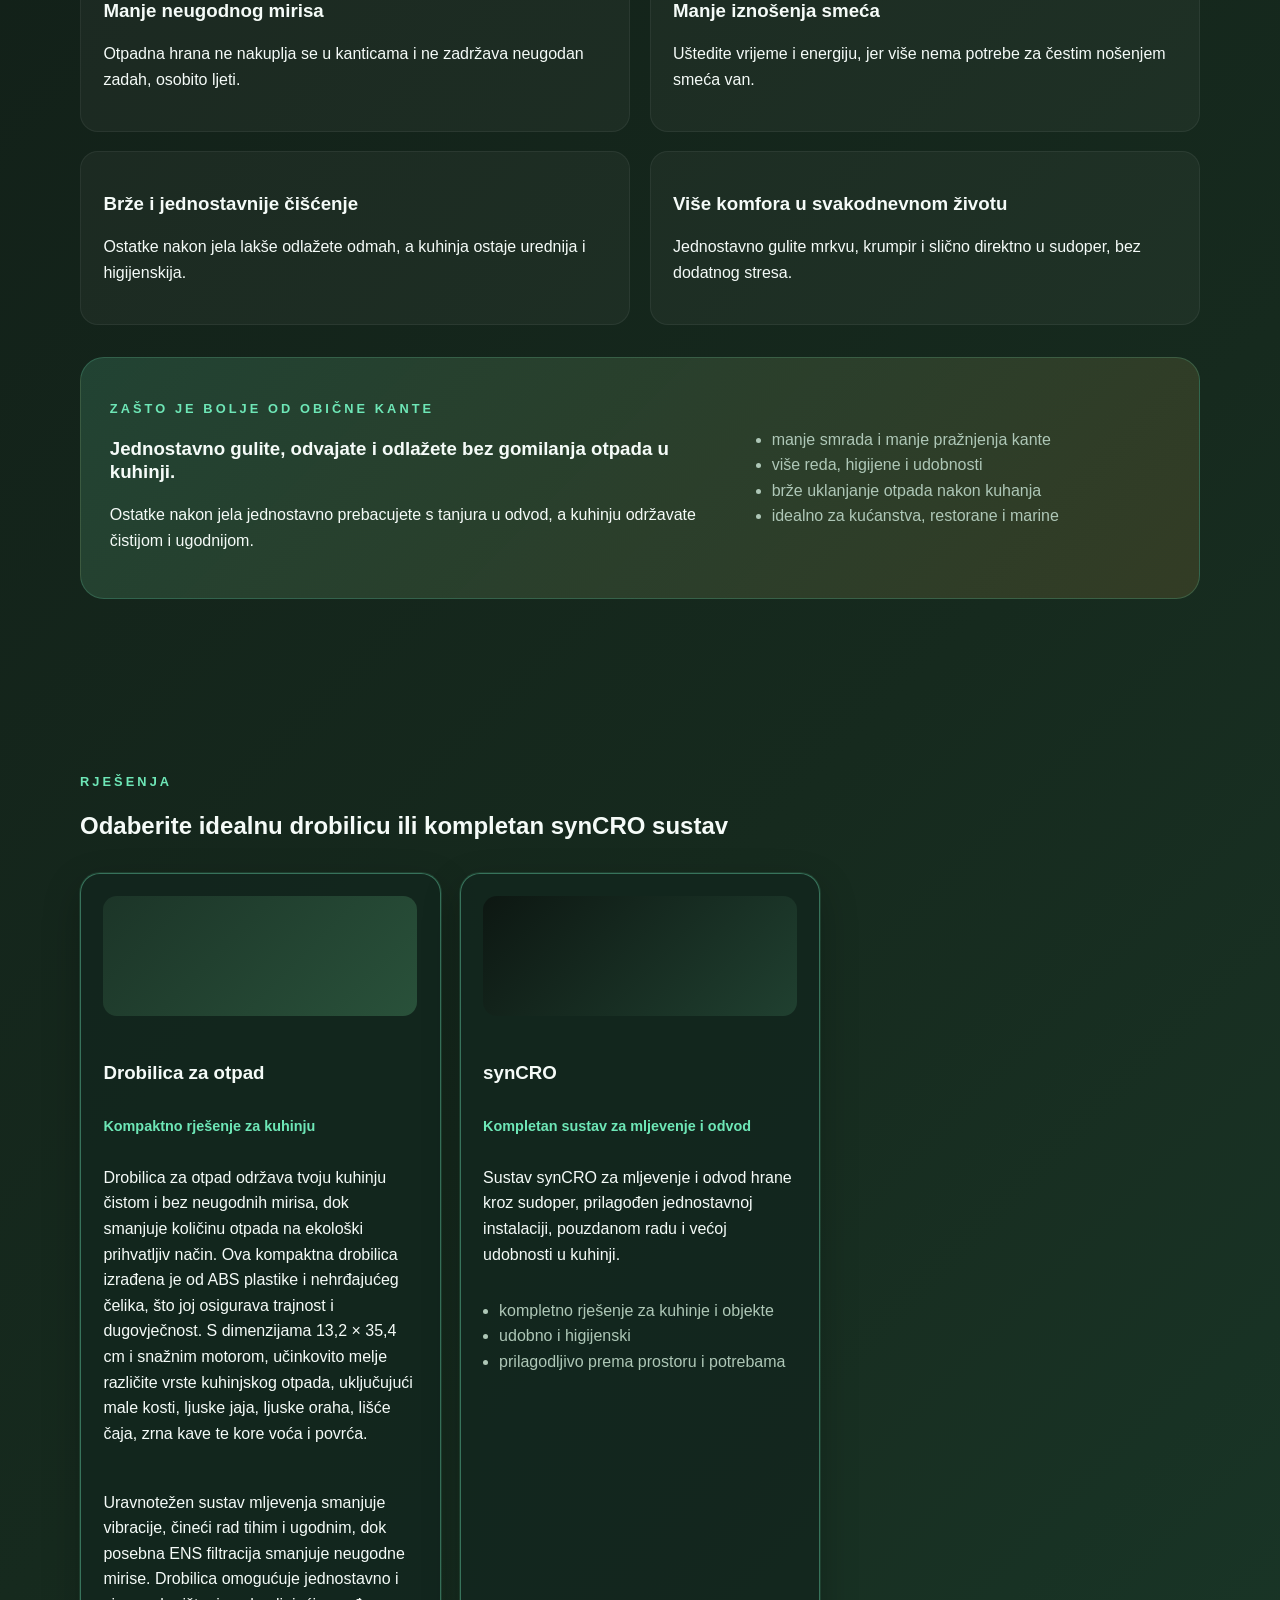
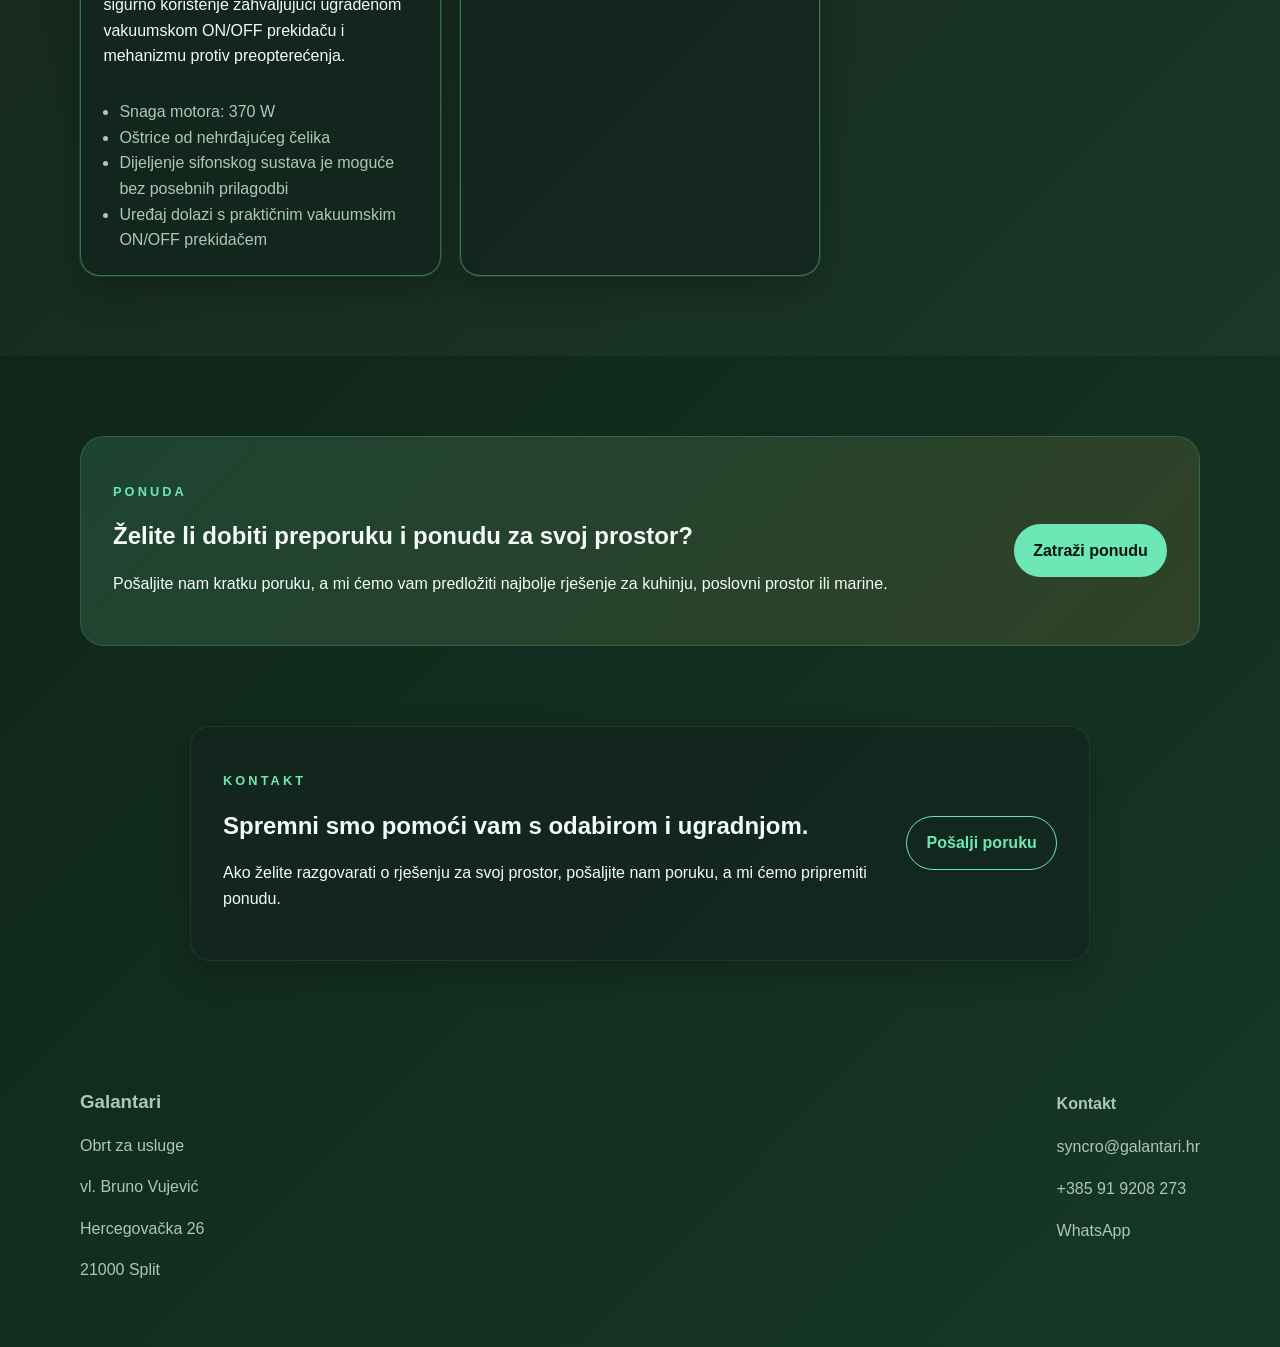
==== commit 28d78a18: "Fix language switcher and CTA mail links" ====
--- a/syncro/index.html
+++ b/syncro/index.html
@@ -20,13 +20,13 @@
       <nav class="nav container">
         <a href="../index.html" class="brand">synCRO</a>
         <div class="nav-links">
-          <a href="#top">Home</a>
-          <a href="#about">About</a>
-          <a href="#benefits">Benefits</a>
-          <a href="#solutions">Solutions</a>
-          <a href="#contact">Contact</a>
-        </div>
-        <div class="lang-switcher" aria-label="Language switcher">
+          <a href="#top" data-i18n="nav.home">Početna</a>
+          <a href="#about" data-i18n="nav.about">O nama</a>
+          <a href="#benefits" data-i18n="nav.benefits">Prednosti</a>
+          <a href="#solutions" data-i18n="nav.solutions">Rješenja</a>
+          <a href="#contact" data-i18n="nav.contact">Kontakt</a>
+        </div>
+        <div class="lang-switcher" aria-label="Prekidač jezika">
           <button type="button" class="lang-btn active" data-lang="hr" aria-pressed="true" aria-label="Hrvatski">HR</button>
           <button type="button" class="lang-btn" data-lang="en" aria-pressed="false" aria-label="English">EN</button>
         </div>
@@ -44,7 +44,7 @@
           </p>
           <div class="hero-actions">
             <a href="#solutions" class="btn btn-primary">View solutions</a>
-            <a href="#contact" class="btn btn-secondary">Request quote</a>
+            <a href="mailto:syncro@galantari.hr?subject=Request%20quote&body=Hello%2C%20I%20would%20like%20to%20request%20a%20quote%20for%20a%20food%20waste%20disposer%20or%20a%20custom%20solution.%0A%0APlease%20contact%20me%20with%20more%20details.%0A%0AThank%20you." class="btn btn-secondary">Request quote</a>
           </div>
         </div>
 
@@ -59,7 +59,7 @@
           </p>
           <div class="hero-actions">
             <a href="#solutions" class="btn btn-primary">Pogledaj rješenja</a>
-            <a href="#contact" class="btn btn-secondary">Zatraži ponudu</a>
+            <a href="mailto:syncro@galantari.hr?subject=Zatra%C5%BEi%20ponudu&body=Pozdrav%2C%20%C5%BEelio%2F-bih%20zatra%C5%BEiti%20ponudu%20za%20drobilicu%20za%20otpad%20ili%20prilago%C4%91eno%20rje%C5%A1enje.%0A%0AMo%C5%BEete%20li%20mi%20poslati%20vi%C5%A1e%20informacija%3F%0A%0AHvala." class="btn btn-secondary">Zatraži ponudu</a>
           </div>
         </div>
 
@@ -86,10 +86,10 @@
     </header>
 
     <main>
-      <div class="floating-video-card" aria-label="Video showcase">
+      <div class="floating-video-card" aria-label="Prikaz videa">
         <div class="floating-video-header">
           <span>synCRO video</span>
-          <button class="video-toggle-btn" type="button" aria-label="Minimize video">
+          <button class="video-toggle-btn" type="button" aria-label="Smanji video">
             <svg viewBox="0 0 24 24" width="20" height="20" aria-hidden="true">
               <path d="M6 12h12" stroke="currentColor" stroke-width="2" stroke-linecap="round"/>
             </svg>
@@ -98,10 +98,10 @@
         <div class="floating-video-body">
           <video controls playsinline preload="auto" autoplay muted poster="../media/syncro-poster.svg">
             <source src="../media/syncro.mp4" type="video/mp4" />
-            Your browser does not support video playback.
+            Vaš preglednik ne podržava reprodukciju videa.
           </video>
           <div class="video-actions">
-            <button class="video-replay-btn btn btn-secondary" type="button">Replay</button>
+            <button class="video-replay-btn btn btn-secondary" type="button">Ponovi</button>
           </div>
         </div>
       </div>
@@ -256,49 +256,51 @@
           </div>
 
           <div class="cards">
-            <article class="lang-block card product-card" data-lang="en">
+            <article class="lang-block card product-card featured" data-lang="en">
               <div class="card-visual"></div>
-              <h3>Model A</h3>
-              <p class="product-tag">For households and smaller spaces</p>
-              <p>Practical daily solution for food waste disposal, with simple operation and clean performance.</p>
+              <h3>Food Waste Disposer</h3>
+              <p class="product-tag">Compact kitchen solution</p>
+              <p>
+                This disposer keeps your kitchen clean and free from unpleasant odors while reducing
+                food waste in an environmentally friendly way. Made from ABS plastic and stainless steel,
+                it is durable and long-lasting. With dimensions of 13.2 × 35.4 cm and a powerful motor,
+                it efficiently grinds different types of kitchen waste, including small bones, eggshells,
+                nutshells, tea leaves, coffee grounds, and fruit and vegetable peels.
+              </p>
+              <p>
+                The balanced grinding system reduces vibration for quiet operation, while the ENS filtration
+                helps reduce odors. It is easy and safe to use thanks to the vacuum ON/OFF switch and
+                overload protection mechanism.
+              </p>
               <ul>
-                <li>compact design</li>
-                <li>quick and easy cleaning</li>
-                <li>good for kitchens and smaller spaces</li>
+                <li>Motor power: 370 W</li>
+                <li>Stainless steel blades</li>
+                <li>Disassembly of the siphon system without special adjustments</li>
+                <li>Vacuum ON/OFF switch for simple use</li>
               </ul>
             </article>
-            <article class="lang-block card product-card hidden" data-lang="hr">
+            <article class="lang-block card product-card featured hidden" data-lang="hr">
               <div class="card-visual"></div>
-              <h3>Drobilica A</h3>
-              <p class="product-tag">Za kućanstva i manje prostore</p>
-              <p>Praktično rješenje za svakodnevno mljevenje ostataka hrane, uz jednostavnu uporabu i uredan rad.</p>
+              <h3>Drobilica za otpad</h3>
+              <p class="product-tag">Kompaktno rješenje za kuhinju</p>
+              <p>
+                Drobilica za otpad održava tvoju kuhinju čistom i bez neugodnih mirisa, dok smanjuje
+                količinu otpada na ekološki prihvatljiv način. Ova kompaktna drobilica izrađena je od
+                ABS plastike i nehrđajućeg čelika, što joj osigurava trajnost i dugovječnost. S
+                dimenzijama 13,2 × 35,4 cm i snažnim motorom, učinkovito melje različite vrste kuhinjskog
+                otpada, uključujući male kosti, ljuske jaja, ljuske oraha, lišće čaja, zrna kave te kore
+                voća i povrća.
+              </p>
+              <p>
+                Uravnotežen sustav mljevenja smanjuje vibracije, čineći rad tihim i ugodnim, dok posebna
+                ENS filtracija smanjuje neugodne mirise. Drobilica omogućuje jednostavno i sigurno korištenje
+                zahvaljujući ugrađenom vakuumskom ON/OFF prekidaču i mehanizmu protiv preopterećenja.
+              </p>
               <ul>
-                <li>kompaktna izvedba</li>
-                <li>brzo i jednostavno čišćenje</li>
-                <li>pogodna za kuhinje i manje objekte</li>
-              </ul>
-            </article>
-
-            <article class="lang-block card product-card" data-lang="en">
-              <div class="card-visual accent"></div>
-              <h3>Model B</h3>
-              <p class="product-tag">For larger needs and professional use</p>
-              <p>Advanced option for homes, businesses, and facilities requiring more efficient waste processing.</p>
-              <ul>
-                <li>higher capacity</li>
-                <li>reliable performance</li>
-                <li>ideal for larger waste volumes</li>
-              </ul>
-            </article>
-            <article class="lang-block card product-card hidden" data-lang="hr">
-              <div class="card-visual accent"></div>
-              <h3>Drobilica B</h3>
-              <p class="product-tag">Za veće potrebe i profesionalnu uporabu</p>
-              <p>Naprednija opcija za domove, poslovne prostore i objekte u kojima je potrebno učinkovitije odlaganje otpada.</p>
-              <ul>
-                <li>veća kapacitivnost</li>
-                <li>pouzdaniji rad</li>
-                <li>idealna za veće količine otpada</li>
+                <li>Snaga motora: 370 W</li>
+                <li>Oštrice od nehrđajućeg čelika</li>
+                <li>Dijeljenje sifonskog sustava je moguće bez posebnih prilagodbi</li>
+                <li>Uređaj dolazi s praktičnim vakuumskim ON/OFF prekidačem</li>
               </ul>
             </article>
 
@@ -340,7 +342,7 @@
             <h2>Želite li dobiti preporuku i ponudu za svoj prostor?</h2>
             <p>Pošaljite nam kratku poruku, a mi ćemo vam predložiti najbolje rješenje za kuhinju, poslovni prostor ili marine.</p>
           </div>
-          <a href="mailto:kontakt@syncro.hr" class="btn btn-primary">Request quote</a>
+          <a href="mailto:syncro@galantari.hr?subject=Zatra%C5%BEi%20ponudu&body=Pozdrav%2C%20%C5%BEelio%2F-bih%20zatra%C5%BEiti%20ponudu%20za%20drobilicu%20za%20otpad%20ili%20prilago%C4%91eno%20rje%C5%A1enje.%0A%0AMo%C5%BEete%20li%20mi%20poslati%20vi%C5%A1e%20informacija%3F%0A%0AHvala." class="btn btn-primary">Zatraži ponudu</a>
         </div>
       </section>
 
@@ -356,7 +358,7 @@
             <h2>Spremni smo pomoći vam s odabirom i ugradnjom.</h2>
             <p>Ako želite razgovarati o rješenju za svoj prostor, pošaljite nam poruku, a mi ćemo pripremiti ponudu.</p>
           </div>
-          <a href="mailto:kontakt@syncro.hr" class="btn btn-secondary">Send message</a>
+          <a href="mailto:syncro@galantari.hr?subject=Po%C5%A1alji%20poruku&body=Pozdrav%2C%20%C5%BEelio%2F-bih%20se%20javiti%20u%20vezi%20sa%20rje%C5%A1enjem%20za%20moj%20prostor.%0A%0AMo%C5%BEete%20li%20mi%20po%C5%A1aljti%20detalje%20i%20ponudu%3F%0A%0AHvala." class="btn btn-secondary">Pošalji poruku</a>
         </div>
       </section>
     </main>
@@ -371,7 +373,7 @@
           <p>21000 Split</p>
         </div>
         <div>
-          <h4>Contact</h4>
+          <h4>Kontakt</h4>
           <p><a href="mailto:syncro@galantari.hr">syncro@galantari.hr</a></p>
           <p><a href="tel:+385919208273">+385 91 9208 273</a></p>
           <p><a href="https://wa.me/385919208273" target="_blank" rel="noopener">WhatsApp</a></p>
@@ -381,20 +383,20 @@
 <div id="chat-widget">
       <div id="chat-panel" aria-hidden="true">
         <div id="chat-header">
-          <strong>Galantari assistant</strong>
-          <button id="chat-close" type="button" aria-label="Close chat">✕</button>
+          <strong>Galantari asistent</strong>
+          <button id="chat-close" type="button" aria-label="Zatvori chat">✕</button>
         </div>
         <div id="chat-body">
-          <p>Hello! How can I help?</p>
+          <p>Pozdrav! Kako mogu pomoći?</p>
         </div>
         <div id="chat-input-row">
-          <input id="chat-input" type="text" placeholder="Type your message..." />
+          <input id="chat-input" type="text" placeholder="Napiši poruku..." />
           <button id="chat-send" type="button">➤</button>
         </div>
       </div>
-      <button id="chat-toggle" type="button" aria-label="Open chat">💬</button>
+      <button id="chat-toggle" type="button" aria-label="Otvori chat">💬</button>
     </div>
-<script>
+    <script>
       const chatWidget = document.getElementById('chat-widget');
       const chatToggle = document.getElementById('chat-toggle');
       const chatPanel = document.getElementById('chat-panel');
@@ -403,20 +405,20 @@
       const chatInput = document.getElementById('chat-input');
       const chatSend = document.getElementById('chat-send');
 
-const botKnowledge = [
-        { keys: ['pozdrav', 'bok', 'zdravo', 'dobar dan', 'hi', 'hello', 'pomoći', 'pomoci'], answer: 'Hello! I am your Galantari assistant. I can help you understand how the synCRO disposer can make your kitchen cleaner, fresher, and more practical. What would you like to know?' },
-        { keys: ['cijen', 'cena', 'košta', 'kosta', 'euro', 'pric', 'price', 'uplata', 'plać', 'plac'], answer: 'Prices with full professional installation start from around €500, depending on the sink type and required adjustments. It is a long-term investment in a cleaner kitchen without unpleasant odors and frequent bin emptying.' },
-        { keys: ['sigurn', 'prst', 'djec', 'djece', 'ostric', 'nož', 'noz', 'centrifug', 'membran', 'opas'], answer: 'synCRO is 100% safe to use and safe for fingers. The system does not use sharp blades; it uses centrifugal force and safe membranes.' },
-        { keys: ['struj', 'kabl', 'elektri', 'mokre', 'mokri', 'voda', 'prekida', 'zračni', 'zracni', 'udar', 'pali', 'kako se pali'], answer: 'You can safely operate it even with wet hands. synCRO uses a pneumatic control so there is no exposed electrical cable near water and no risk of electric shock.' },
-        { keys: ['gara', 'jamst', 'pokvar', 'trajn', 'godin'], answer: 'With synCRO you get total peace of mind with a 2-year warranty (1+1 years). Our systems are reliable and built for daily use.' },
-        { keys: ['ugrad', 'monta', 'instal', 'postupak', 'traje', 'kako izgleda'], answer: 'We handle the whole process from advice, to professional installation, to support after setup. You simply enjoy the new comfort.' },
-        { keys: ['prednost', 'zašto', 'zasto', 'kupio', 'dobivam', 'kanta', 'kante', 'benefit'], answer: 'With synCRO you can forget about unpleasant odors, bacteria buildup, and summer flies. Peel vegetables directly over the sink and dispose of leftovers without extra hassle.' },
-        { keys: ['začep', 'zacep', 'cijev', 'odvod', 'stopa', 'štop'], answer: 'No worries. synCRO grinds waste into fine particles that water can rinse away, which helps reduce the risk of pipe blockage compared with pouring large chunks into the drain.' },
-        { keys: ['kontakt', 'telefon', 'broj', 'email', 'mail', 'whatsapp', 'gdje', 'adresa', 'split', 'nalazit'], answer: 'Contact us at syncro@galantari.hr or call +385 91 9208 273. We are located in Split at Hercegovačka 26.' },
-        { keys: ['održav', 'odrzav', 'čistit', 'cistit', 'čišćenje', 'ciscenje', 'kako očistiti', 'kako ocistiti'], answer: 'After use, run cold water for 20–30 seconds. Once a week, add a few ice cubes and run cold water again to help clean the internal surfaces.' }
+      const botKnowledge = [
+        { keys: ['pozdrav', 'bok', 'zdravo', 'dobar dan', 'hi', 'hello', 'pomoći', 'pomoci'], answer: 'Pozdrav! Ja sam vaš Galantari asistent. Tu sam da vam pomognem shvatiti kako synCRO sustav može vašu kuhinju učiniti čistijom, svježijom i praktičnijom. O čemu biste željeli saznati više?' },
+        { keys: ['cijen', 'cena', 'košta', 'kosta', 'euro', 'pric', 'price', 'uplata', 'plać', 'plac'], answer: 'Cijene s kompletnom profesionalnom ugradnjom kreću se od otprilike 500 €, ovisno o vrsti sudopera i potrebnim prilagodbama. To je dugoročno ulaganje u čišću kuhinju bez neugodnih mirisa i čestog praznjenja kante.' },
+        { keys: ['sigurn', 'prst', 'djec', 'djece', 'ostric', 'nož', 'noz', 'centrifug', 'membran', 'opas'], answer: 'synCRO je 100% siguran za upotrebu i siguran za prste. Sustav ne koristi oštre noževe, nego centrifugalnu silu i sigurne membrane.' },
+        { keys: ['struj', 'kabl', 'elektri', 'mokre', 'mokri', 'voda', 'prekida', 'zračni', 'zracni', 'udar', 'pali', 'kako se pali'], answer: 'Možete ga sigurno koristiti čak i s mokrim rukama. synCRO koristi pneumatsku kontrolu pa nema izloženog električnog kabela uz vodu i nema rizika od strujnog udara.' },
+        { keys: ['gara', 'jamst', 'pokvar', 'trajn', 'godin'], answer: 'Uz synCRO dobivate potpuno mirno razdoblje s 2 godine jamstva (1+1 godina). Naši sustavi su pouzdani i napravljeni za svakodnevnu uporabu.' },
+        { keys: ['ugrad', 'monta', 'instal', 'postupak', 'traje', 'kako izgleda'], answer: 'Rješavamo cijeli proces od savjetovanja, preko profesionalne ugradnje, do podrške nakon montaže. Vi samo uživate u novom komforu.' },
+        { keys: ['prednost', 'zašto', 'zasto', 'kupio', 'dobivam', 'kanta', 'kante', 'benefit'], answer: 'Uz synCRO zaboravite na neugodne mirise, nakupljanje bakterija i muhe ljeti. Gulite povrće direktno u sudoper i odlažete ostatke bez dodatnog stresa.' },
+        { keys: ['začep', 'zacep', 'cijev', 'odvod', 'stopa', 'štop'], answer: 'Nema problema. synCRO usitnjava otpad na fine čestice koje voda lako ispire, pa je rizik od začepljenja cijevi manji u odnosu na mljevenje većih komada.' },
+        { keys: ['kontakt', 'telefon', 'broj', 'email', 'mail', 'whatsapp', 'gdje', 'adresa', 'split', 'nalazit'], answer: 'Kontaktirajte nas na syncro@galantari.hr ili nazovite +385 91 9208 273. Nalazimo se u Splitu, u Hercegovačkoj 26.' },
+        { keys: ['održav', 'odrzav', 'čistit', 'cistit', 'čišćenje', 'ciscenje', 'kako očistiti', 'kako ocistiti'], answer: 'Nakon korištenja pustite hladnu vodu 20–30 sekundi. Jednom tjedno dodajte nekoliko kockica leda i kratko pustite vodu kako biste očistili unutarnje površine.' }
       ];
 
-      const fallback = 'Thank you for your question! For more information, contact us at syncro@galantari.hr or +385 91 9208 273.';
+      const fallback = 'Hvala na pitanju! Za detaljnije informacije kontaktirajte nas na syncro@galantari.hr ili +385 91 9208 273.';
 
       function addMsg(text, type) {
         const el = document.createElement('div');
@@ -467,45 +469,3 @@
     </script>
   </body>
 </html>
-      }
-
-      function getBotReply(userText) {
-        const lower = userText.toLowerCase();
-        for (const item of botKnowledge) {
-          if (item.keys.some((k) => lower.includes(k))) {
-            return item.answer;
-          }
-        }
-        return fallback;
-      }
-
-      function handleSend() {
-        const text = chatInput.value.trim();
-        if (!text) return;
-        addMsg(text, 'user');
-        chatInput.value = '';
-        const typing = addMsg('...', 'bot typing');
-        setTimeout(() => {
-          typing.remove();
-          addMsg(getBotReply(text), 'bot');
-        }, 700);
-      }
-
-      chatSend?.addEventListener('click', handleSend);
-      chatInput?.addEventListener('keydown', (e) => {
-        if (e.key === 'Enter') handleSend();
-      });
-
-      chatToggle?.addEventListener('click', () => {
-        const isOpen = chatWidget.classList.toggle('open');
-        chatPanel.setAttribute('aria-hidden', isOpen ? 'false' : 'true');
-        if (isOpen) chatInput?.focus();
-      });
-
-      chatClose?.addEventListener('click', () => {
-        chatWidget.classList.remove('open');
-        chatPanel.setAttribute('aria-hidden', 'true');
-      });
-    </script>
-  </body>
-</html>
